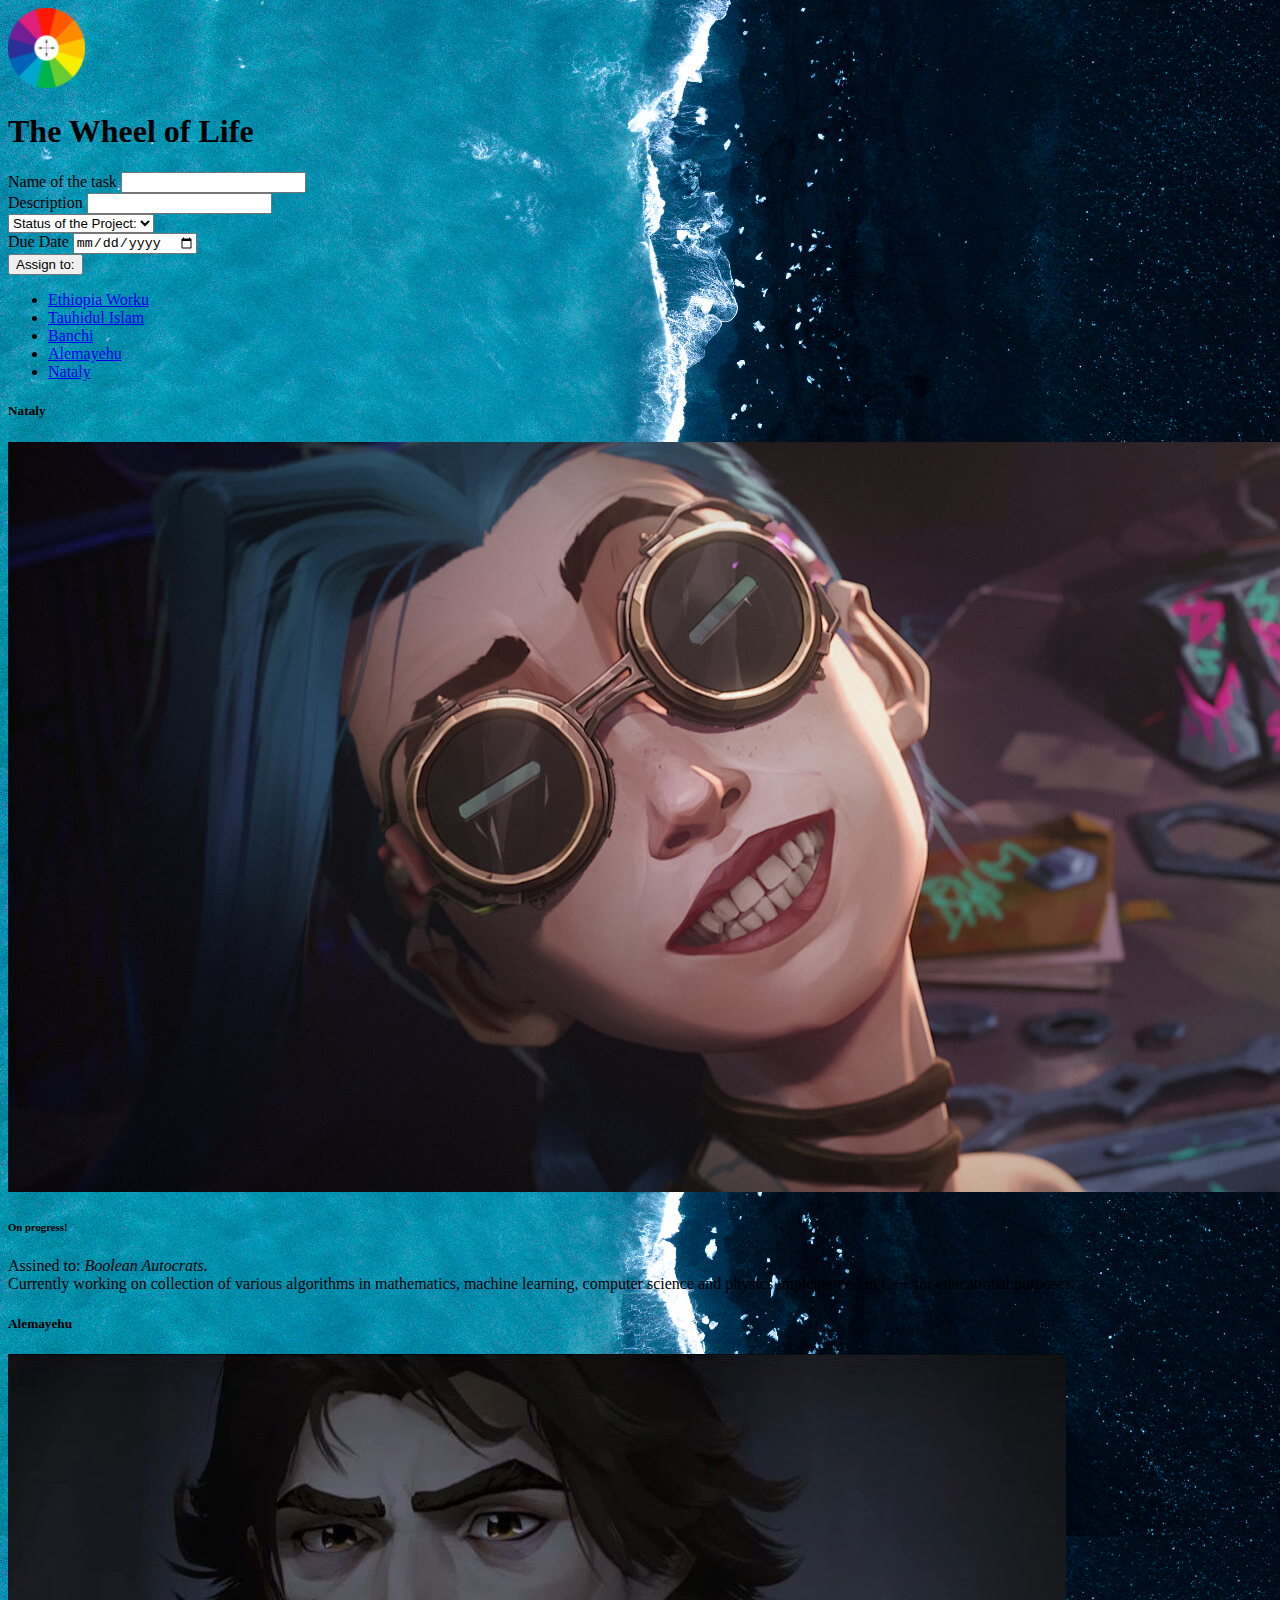
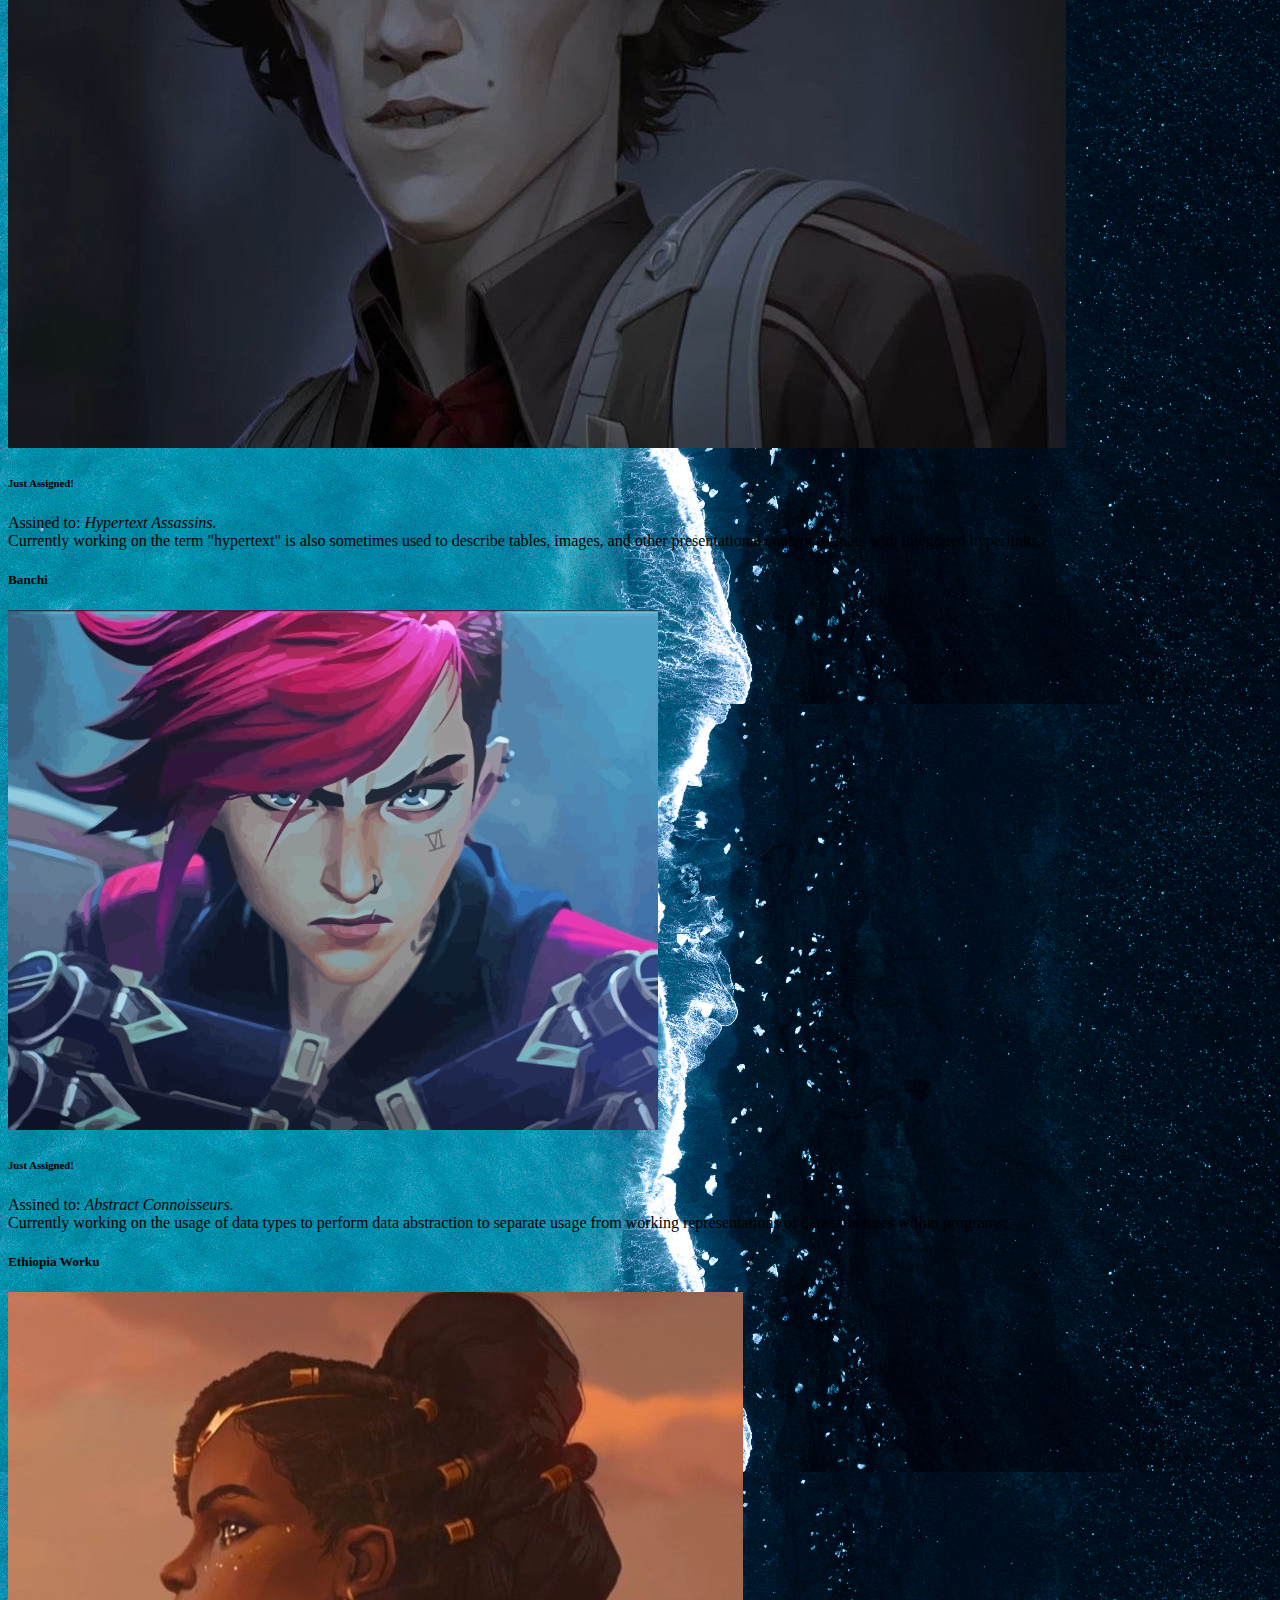
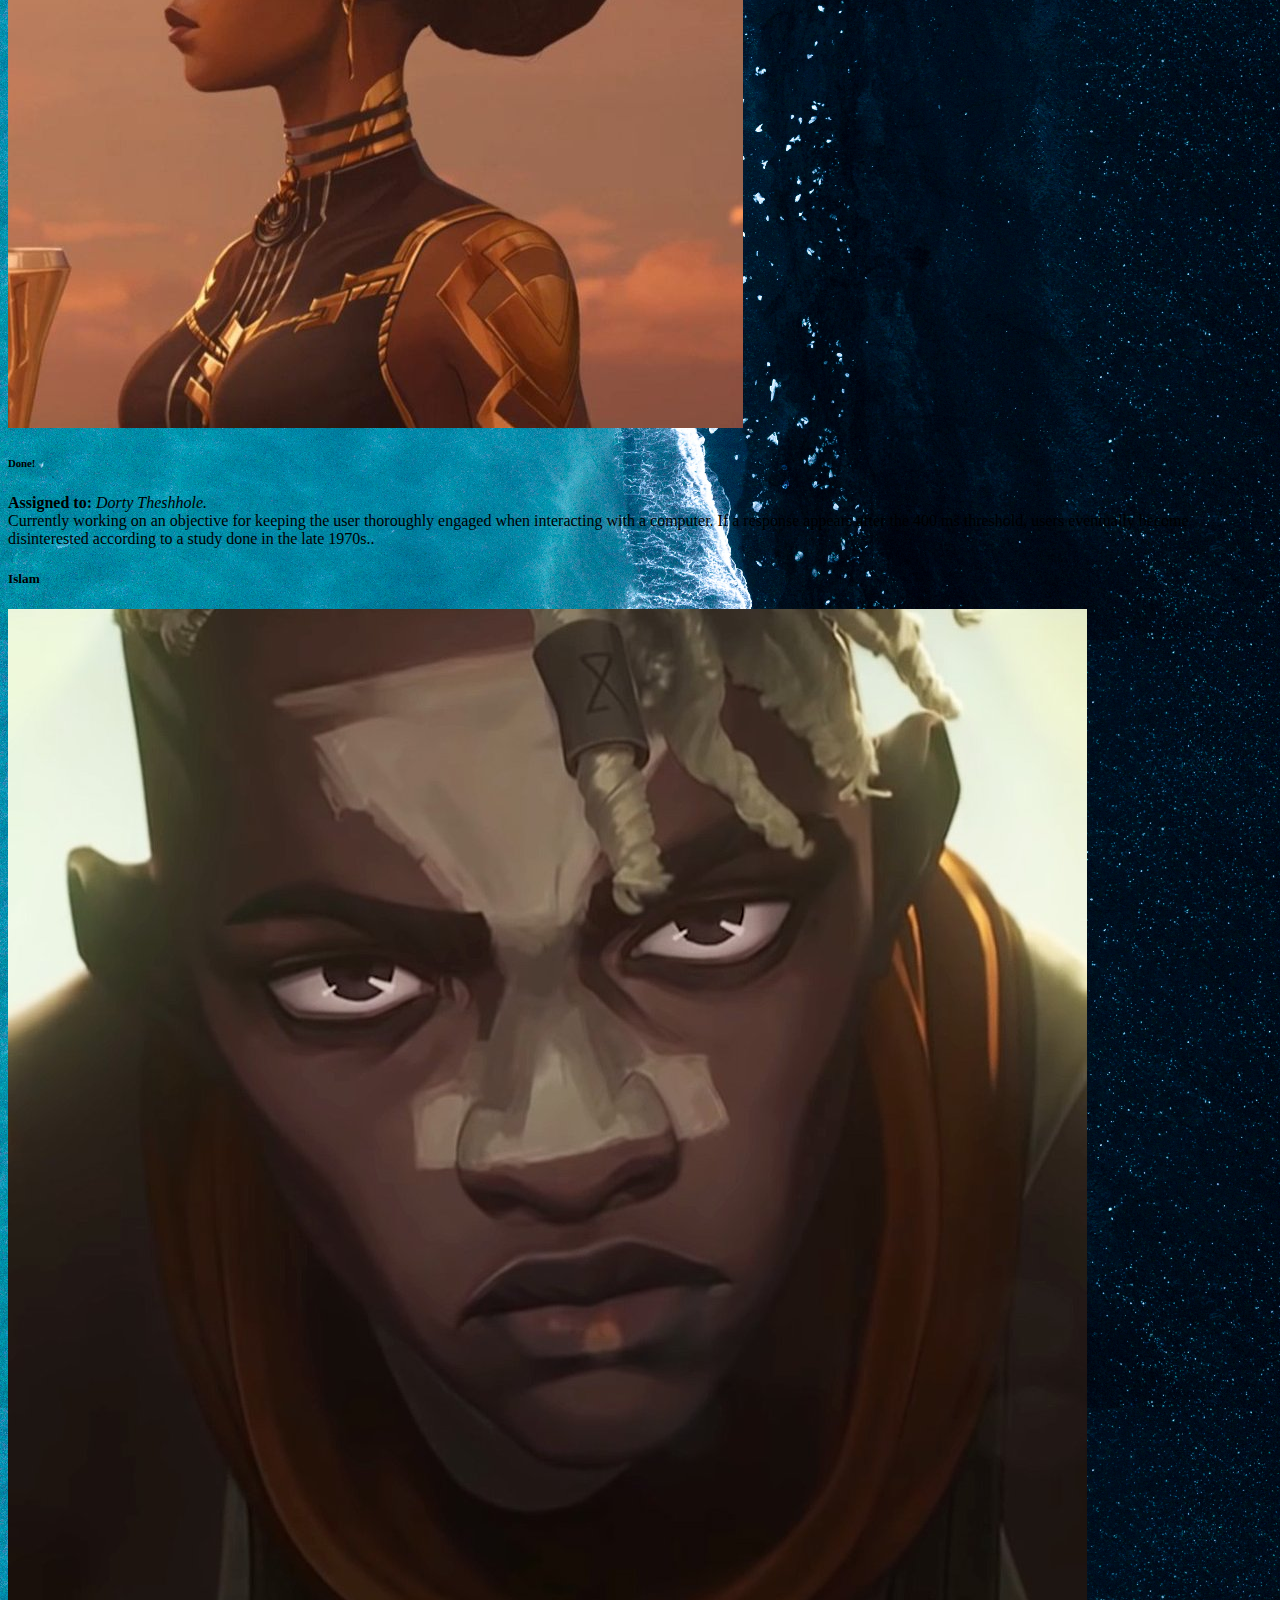
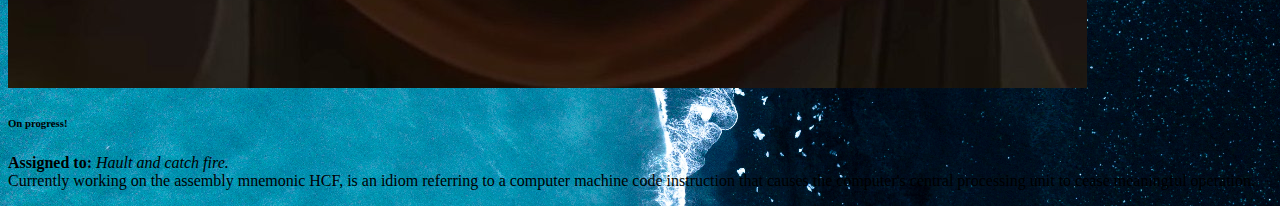
==== index.html @ 8ebed3f7 "Merge branch 'master' into islamsBranch" ====
<!doctype html>
<html lang="en">
<head>
  <meta charset="utf-8">
  <meta name="viewport" content="width=device-width, initial-scale=1">
  <title>Group 11</title>
  <!--Bootstap-->
  <link href="https://cdn.jsdelivr.net/npm/bootstrap@5.2.0/dist/css/bootstrap.min.css" rel="stylesheet"
    integrity="sha384-gH2yIJqKdNHPEq0n4Mqa/HGKIhSkIHeL5AyhkYV8i59U5AR6csBvApHHNl/vI1Bx" crossorigin="anonymous">
  <!--Main Css file-->
  <link rel="stylesheet" href="assets/Css/style.css">
</head>

  <body>
    <!--landing page body-->
    
  <!--main field ends-->
  <section>
    <!--Heading-->
             <!--main field-->
             <div class="container bg-dark opacity-75 text-white text-center">
              <div class="row">
               <!--logo-->
               <div class="col-3">
            <img id="logo" class="img-fluid" src="assets/img/logo.png" alt="logo" />
          </div>
          <div class="col-9">
            <!--Main heading-->
               <h1 class="display-3"> The Wheel of Life</h1>
              </div>
              </div>
          </div>
        <!--Heading ends-->
           <div class="container my-4">
              <!--Main section input section-->
              <div class="row">
                <div class="col-5">
                  <form class="bg-dark opacity-75 text-white fw-bold" action="">
                    <!--Task name field-->
                      <div class="p-3 mb-3">
                        <label for="name" class="form-label">Name of the task</label>
                        <input type="text" class="form-control" id="name">
                      </div>
                    <!--Task Description field-->
                      <div class="p-3 mb-3">
                        <label for="exampleInputEmail1" class="form-label">Description</label>
                        <input type="email" class="form-control" id="exampleInputEmail1"/>
                      </div>
                    <!--Status select field-->
                      <div class="mb-3">
                      <select class="form-select bg-transparent text-white fw-bold" aria-label="Status of the Project">
                        <option selected>Status of the Project:</option>
                        <option value="Started">Started</option>
                        <option value="On Progress">On Progress</option>
                        <option value="Completed">Completed</option>
                      </select>
                      </div>
                    <!--Due date-->
                      <div class="p-3 mb-3">
                        <label for="exampleInputPassword1" class="form-label">Due Date</label>
                        <input type="date" class="form-control" id="exampleInputPassword1">
                    </div>
                    <!--dropdown selection-->
                    <div class="dropdown p-3 mb-3">
                    <button class="btn dropdown-toggle" type="button" id="dropdownMenuButton1" data-bs-toggle="dropdown" aria-expanded="false">
                      Assign to:
                    </button>
                      <ul class="dropdown-menu" aria-labelledby="dropdownMenuButton1">
                          <li><a class="dropdown-item btn collapsed" data-bs-toggle="collapse" role="button" aria-expanded="false" aria-controls="natalysCard" href="#ethiopiasCard">Ethiopia Worku</a></li>
                          <li><a class="dropdown-item btn collapsed" data-bs-toggle="collapse" role="button" aria-expanded="false" aria-controls="islamsCard" href="#islamsCard">Tauhidul Islam</a></li>
                          <li><a class="dropdown-item btn collapsed" data-bs-toggle="collapse" role="button" aria-expanded="false" aria-controls="bancisCard" href="#banchisCard">Banchi</a></li>
                          <li><a class="dropdown-item btn collapsed" data-bs-toggle="collapse" role="button" aria-expanded="false" aria-controls="alemayehusCard" href="#alemayehusCard">Alemayehu</a></li>
                          <li><a  class="dropdown-item btn collapsed" data-bs-toggle="collapse" role="button" aria-expanded="false" aria-controls="natalysCard"  href="#natalysCard">Nataly</a></li>
                        </ul>
                    </div>
                    <!--dropdown selection ends-->
                  </form>
                </div>    
              </div>
            
                  <!--Main section input section ends-->
              <!--Status section-->
              <div class="row">
                <div class="col-5">
                  <div class="bg-dark opacity-75 text-white fw-bold">
                  <!--Nataly's status card-->
                    <div class="collapse" id="natalysCard">
                    <div class="card bg-dark text-white fw-bold" >
                      <div class="card-body">
                        <h5 class="card-title">Nataly</h5>
                        <img src="assets/img/nataly.jpg" class="card-img-top" alt="Nataly">
                        <br>
                        <h6 class="card-subtitle alert mb-2">On progress!</h6>
                        <p class="card-text">
                          Assined to: <em> Boolean Autocrats.</em>
                          <br>
                          Currently working on collection of various algorithms in mathematics, machine learning, computer science and physics implemented in C++ for educational purposes.
                        </p>
                      </div>
                    </div>
                  </div>
        
                    <!--Alemayehu's status card-->
                    <div class="collapse" id="alemayehusCard">
                      <div class="card bg-dark text-white fw-bold" >
                      <div class="card-body">
                        <h5 class="card-title">Alemayehu</h5>
                        <img src="assets/img/alemayehu.jpg" class="card-img-top" alt="Alemayehu">
                        <br>
                        <h6 class="card-subtitle alert mb-2">Just Assigned!</h6>
                        <p class="card-text">Assined to: <em> Hypertext Assassins.</em>
                          <br>
                          Currently working on the term "hypertext" is also sometimes used to describe tables, images, and other presentational content formats with integrated hyperlinks..
                        </p>
                      </div>
                      </div>
                    </div>
        
                    <!--Banchi's status card-->
                    <div class="collapse" id="banchisCard">
                      <div class="card bg-dark text-white fw-bold">
                        <div class="card-body">
                          <h5 class="card-title">Banchi</h5>
                          <img src="assets/img/banchi.jpg" class="card-img-top" alt="Banchi">
                          <br>
                          <h6 class="card-subtitle alert mb-2">Just Assigned!</h6>
                          <p class="card-text">Assined to: <em> Abstract Connoisseurs.</em>
                          <br>
                          Currently working on the usage of data types to perform data abstraction to separate usage from working representations of data structures within programs;
                          </p>
                        </div>
                      </div>
                    </div>
        
                    <!--Ethiopia's status card-->
                    <div class="collapse" id="ethiopiasCard">
                      <div class="card bg-dark text-white fw-bold">
                        <div class="card-body">
                          <h5 class="card-title">Ethiopia Worku</h5>
                          <img src="assets/img/ethiopia.jpg" class="card-img-top" alt="Ethiopia">
                          <br>
                          <h6 class="card-subtitle alert mb-2">Done!</h6>
                          <p class="card-text">
                            <strong>Assigned to: </strong><em>Dorty Theshhole.</em>
                            <br>
                            Currently working on an objective for keeping the user thoroughly engaged when interacting with a computer. If a response appears after the 400 ms threshold, users eventually become disinterested according to a study done in the late 1970s..</p>
                        </div>
                      </div>
                    </div>
        
                    <!--Islam's status card-->
                    <div class="collapse" id="islamsCard">
                      <div class="card bg-dark text-white fw-bold">
                        <div class="card-body">
                          <h5 class="card-title">Islam</h5>
                          <img src="assets/img/islam.jpg" class="card-img-top" alt="Islam">
                          <br>
                          <h6 class="card-subtitle alert mb-2">On progress!</h6>
                          <p class="card-text">
                            <strong>Assigned to: </strong><em>Hault and catch fire.</em>
                            <br>
                            Currently working on the assembly mnemonic HCF, is an idiom referring to a computer machine code instruction that causes the computer's central processing unit to cease meaningful operation.
                          </p>
                        </div>
                      </div>
                    </div>
                  
                  </div>
                </div>
              </div>
            <!--status card section ends-->
         </div>
    </section>
     <!--Js--> 
     <script src="https://cdn.jsdelivr.net/npm/bootstrap@5.2.0/dist/js/bootstrap.bundle.min.js" integrity="sha384-A3rJD856KowSb7dwlZdYEkO39Gagi7vIsF0jrRAoQmDKKtQBHUuLZ9AsSv4jD4Xa" crossorigin="anonymous"></script>

  </body>
</html>
---- assets/Css/style.css ----
/*logo style*/
body{
        background-image: url("../img/background.jpg");
      }
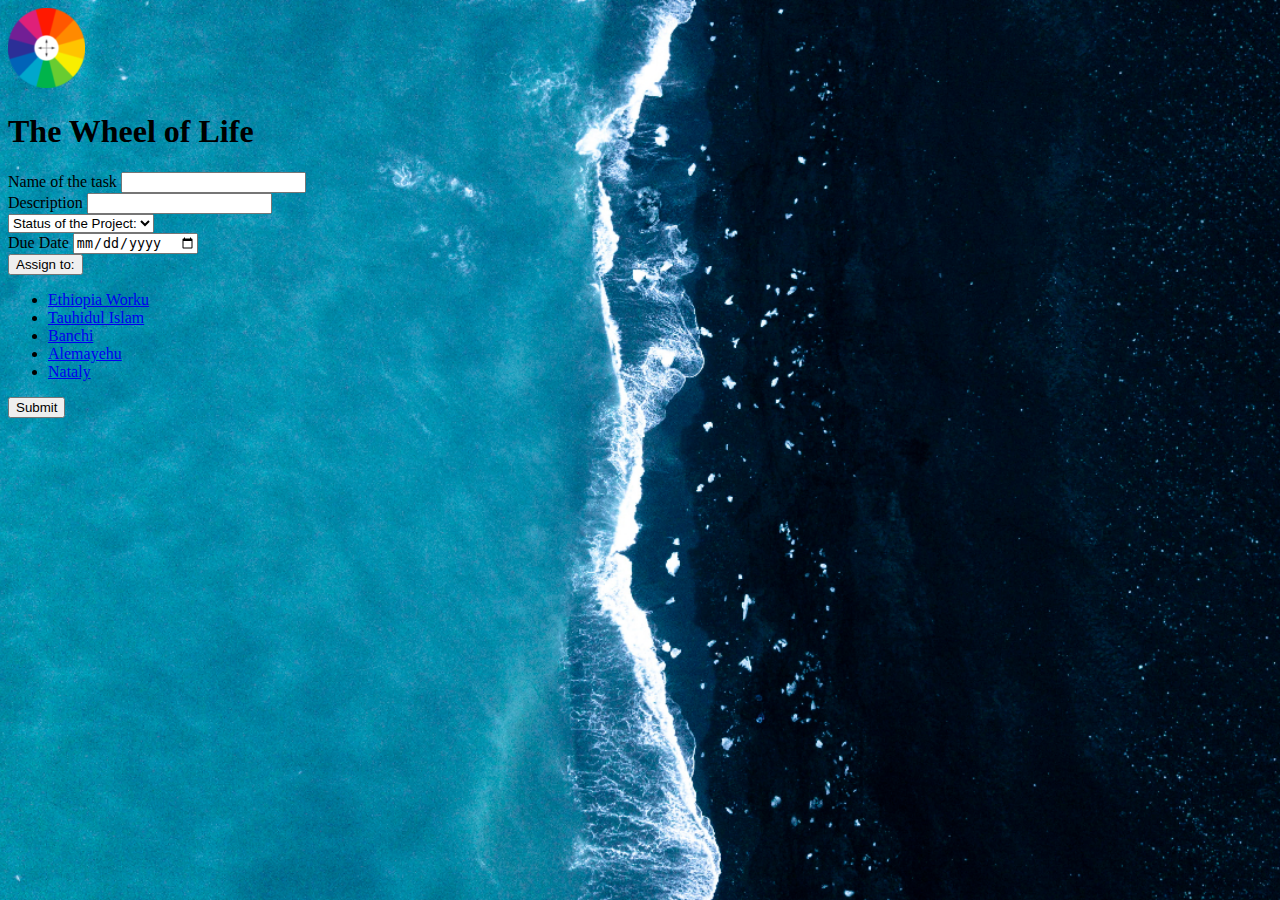
==== commit 733c3d42: "changes" ====
--- a/index.html
+++ b/index.html
@@ -1,178 +1,83 @@
 <!doctype html>
 <html lang="en">
-<head>
-  <meta charset="utf-8">
-  <meta name="viewport" content="width=device-width, initial-scale=1">
-  <title>Group 11</title>
-  <!--Bootstap-->
-  <link href="https://cdn.jsdelivr.net/npm/bootstrap@5.2.0/dist/css/bootstrap.min.css" rel="stylesheet"
-    integrity="sha384-gH2yIJqKdNHPEq0n4Mqa/HGKIhSkIHeL5AyhkYV8i59U5AR6csBvApHHNl/vI1Bx" crossorigin="anonymous">
-  <!--Main Css file-->
-  <link rel="stylesheet" href="assets/Css/style.css">
-</head>
+  <head>
+    <meta charset="utf-8">
+    <meta name="viewport" content="width=device-width, initial-scale=1">
+    <title>Group 11</title>
+    <!--Bootstap-->
+    <link href="https://cdn.jsdelivr.net/npm/bootstrap@5.2.0/dist/css/bootstrap.min.css" rel="stylesheet" integrity="sha384-gH2yIJqKdNHPEq0n4Mqa/HGKIhSkIHeL5AyhkYV8i59U5AR6csBvApHHNl/vI1Bx" crossorigin="anonymous">
+    <!--Main Css file-->
+    <link rel="stylesheet" href="assets/style.css">
+  </head>
 
-  <body>
+  <body id="intro">
     <!--landing page body-->
-    
+    <section>
+<!--Heading-->
+         <!--main field-->
+         <div class="container bg-dark opacity-75 text-white text-center">
+          <div class="row py-3">
+           <!--logo-->
+           <div class="col-3">
+        <img id="logo" class="img-fluid" src="assets/img/logo.png" alt="logo" />
+      </div>
+      <div class="col-9">
+        <!--Main heading-->
+           <h1 class="display-3"> The Wheel of Life</h1>
+          </div>
+          </div>
+      </div>
+    <!--Heading ends-->
+
+       <!--Main section input section-->
+       <div class="container my-5">
+        <div class="row">
+          <div class="col-5">
+    <form class="bg-dark opacity-75 text-white fw-bold">
+      <div class="mb-3">
+        <div class="p-3 mb-2"><label for="name" class="form-label">Name of the task</label>
+        <input type="text" class="form-control" id="name">
+      </div>
+        <div class="p-3 mb-2"><label for="exampleInputEmail1" class="form-label">Description</label>
+        <input type="email" class="form-control" id="exampleInputEmail1"/>
+      </div>
+      <div class="mb-3">
+    <select class="form-select bg-transparent text-white fw-bold" aria-label="Status of the Project">
+      <option selected>Status of the Project:</option>
+      <option value="1">Started</option>
+      <option value="2">On Progress</option>
+      <option value="3">Completed</option>
+    </select>
+  </div>
+      <div class="mb-3">
+        <div class="p-3 mb-2"><label for="exampleInputPassword1" class="form-label">Due Date</label>
+        <input type="date" class="form-control" id="exampleInputPassword1">
+      </div>
+    <div class="dropdown">
+      <button class="btn dropdown-toggle" type="button" id="dropdownMenuButton1" data-bs-toggle="dropdown"
+        aria-expanded="false">
+        Assign to:
+      </button>
+      <ul class="dropdown-menu" aria-labelledby="dropdownMenuButton1">
+        <li><a class="dropdown-item" href="#">Ethiopia Worku</a></li>
+        <li><a class="dropdown-item" href="#">Tauhidul Islam</a></li>
+        <li><a class="dropdown-item" href="#">Banchi</a></li>
+        <li><a class="dropdown-item" href="#">Alemayehu</a></li>
+        <li><a class="dropdown-item" href="https://nataly-task-example.morkie22.repl.co">Nataly</a></li>
+         </ul>
+         <input type="submit" value="Submit" />
+    </div>
+  </div>
+  </div>
+  </form>
+</div>
+</div>
+</div>
+</section>
   <!--main field ends-->
-  <section>
-    <!--Heading-->
-             <!--main field-->
-             <div class="container bg-dark opacity-75 text-white text-center">
-              <div class="row">
-               <!--logo-->
-               <div class="col-3">
-            <img id="logo" class="img-fluid" src="assets/img/logo.png" alt="logo" />
-          </div>
-          <div class="col-9">
-            <!--Main heading-->
-               <h1 class="display-3"> The Wheel of Life</h1>
-              </div>
-              </div>
-          </div>
-        <!--Heading ends-->
-           <div class="container my-4">
-              <!--Main section input section-->
-              <div class="row">
-                <div class="col-5">
-                  <form class="bg-dark opacity-75 text-white fw-bold" action="">
-                    <!--Task name field-->
-                      <div class="p-3 mb-3">
-                        <label for="name" class="form-label">Name of the task</label>
-                        <input type="text" class="form-control" id="name">
-                      </div>
-                    <!--Task Description field-->
-                      <div class="p-3 mb-3">
-                        <label for="exampleInputEmail1" class="form-label">Description</label>
-                        <input type="email" class="form-control" id="exampleInputEmail1"/>
-                      </div>
-                    <!--Status select field-->
-                      <div class="mb-3">
-                      <select class="form-select bg-transparent text-white fw-bold" aria-label="Status of the Project">
-                        <option selected>Status of the Project:</option>
-                        <option value="Started">Started</option>
-                        <option value="On Progress">On Progress</option>
-                        <option value="Completed">Completed</option>
-                      </select>
-                      </div>
-                    <!--Due date-->
-                      <div class="p-3 mb-3">
-                        <label for="exampleInputPassword1" class="form-label">Due Date</label>
-                        <input type="date" class="form-control" id="exampleInputPassword1">
-                    </div>
-                    <!--dropdown selection-->
-                    <div class="dropdown p-3 mb-3">
-                    <button class="btn dropdown-toggle" type="button" id="dropdownMenuButton1" data-bs-toggle="dropdown" aria-expanded="false">
-                      Assign to:
-                    </button>
-                      <ul class="dropdown-menu" aria-labelledby="dropdownMenuButton1">
-                          <li><a class="dropdown-item btn collapsed" data-bs-toggle="collapse" role="button" aria-expanded="false" aria-controls="natalysCard" href="#ethiopiasCard">Ethiopia Worku</a></li>
-                          <li><a class="dropdown-item btn collapsed" data-bs-toggle="collapse" role="button" aria-expanded="false" aria-controls="islamsCard" href="#islamsCard">Tauhidul Islam</a></li>
-                          <li><a class="dropdown-item btn collapsed" data-bs-toggle="collapse" role="button" aria-expanded="false" aria-controls="bancisCard" href="#banchisCard">Banchi</a></li>
-                          <li><a class="dropdown-item btn collapsed" data-bs-toggle="collapse" role="button" aria-expanded="false" aria-controls="alemayehusCard" href="#alemayehusCard">Alemayehu</a></li>
-                          <li><a  class="dropdown-item btn collapsed" data-bs-toggle="collapse" role="button" aria-expanded="false" aria-controls="natalysCard"  href="#natalysCard">Nataly</a></li>
-                        </ul>
-                    </div>
-                    <!--dropdown selection ends-->
-                  </form>
-                </div>    
-              </div>
-            
-                  <!--Main section input section ends-->
-              <!--Status section-->
-              <div class="row">
-                <div class="col-5">
-                  <div class="bg-dark opacity-75 text-white fw-bold">
-                  <!--Nataly's status card-->
-                    <div class="collapse" id="natalysCard">
-                    <div class="card bg-dark text-white fw-bold" >
-                      <div class="card-body">
-                        <h5 class="card-title">Nataly</h5>
-                        <img src="assets/img/nataly.jpg" class="card-img-top" alt="Nataly">
-                        <br>
-                        <h6 class="card-subtitle alert mb-2">On progress!</h6>
-                        <p class="card-text">
-                          Assined to: <em> Boolean Autocrats.</em>
-                          <br>
-                          Currently working on collection of various algorithms in mathematics, machine learning, computer science and physics implemented in C++ for educational purposes.
-                        </p>
-                      </div>
-                    </div>
-                  </div>
-        
-                    <!--Alemayehu's status card-->
-                    <div class="collapse" id="alemayehusCard">
-                      <div class="card bg-dark text-white fw-bold" >
-                      <div class="card-body">
-                        <h5 class="card-title">Alemayehu</h5>
-                        <img src="assets/img/alemayehu.jpg" class="card-img-top" alt="Alemayehu">
-                        <br>
-                        <h6 class="card-subtitle alert mb-2">Just Assigned!</h6>
-                        <p class="card-text">Assined to: <em> Hypertext Assassins.</em>
-                          <br>
-                          Currently working on the term "hypertext" is also sometimes used to describe tables, images, and other presentational content formats with integrated hyperlinks..
-                        </p>
-                      </div>
-                      </div>
-                    </div>
-        
-                    <!--Banchi's status card-->
-                    <div class="collapse" id="banchisCard">
-                      <div class="card bg-dark text-white fw-bold">
-                        <div class="card-body">
-                          <h5 class="card-title">Banchi</h5>
-                          <img src="assets/img/banchi.jpg" class="card-img-top" alt="Banchi">
-                          <br>
-                          <h6 class="card-subtitle alert mb-2">Just Assigned!</h6>
-                          <p class="card-text">Assined to: <em> Abstract Connoisseurs.</em>
-                          <br>
-                          Currently working on the usage of data types to perform data abstraction to separate usage from working representations of data structures within programs;
-                          </p>
-                        </div>
-                      </div>
-                    </div>
-        
-                    <!--Ethiopia's status card-->
-                    <div class="collapse" id="ethiopiasCard">
-                      <div class="card bg-dark text-white fw-bold">
-                        <div class="card-body">
-                          <h5 class="card-title">Ethiopia Worku</h5>
-                          <img src="assets/img/ethiopia.jpg" class="card-img-top" alt="Ethiopia">
-                          <br>
-                          <h6 class="card-subtitle alert mb-2">Done!</h6>
-                          <p class="card-text">
-                            <strong>Assigned to: </strong><em>Dorty Theshhole.</em>
-                            <br>
-                            Currently working on an objective for keeping the user thoroughly engaged when interacting with a computer. If a response appears after the 400 ms threshold, users eventually become disinterested according to a study done in the late 1970s..</p>
-                        </div>
-                      </div>
-                    </div>
-        
-                    <!--Islam's status card-->
-                    <div class="collapse" id="islamsCard">
-                      <div class="card bg-dark text-white fw-bold">
-                        <div class="card-body">
-                          <h5 class="card-title">Islam</h5>
-                          <img src="assets/img/islam.jpg" class="card-img-top" alt="Islam">
-                          <br>
-                          <h6 class="card-subtitle alert mb-2">On progress!</h6>
-                          <p class="card-text">
-                            <strong>Assigned to: </strong><em>Hault and catch fire.</em>
-                            <br>
-                            Currently working on the assembly mnemonic HCF, is an idiom referring to a computer machine code instruction that causes the computer's central processing unit to cease meaningful operation.
-                          </p>
-                        </div>
-                      </div>
-                    </div>
-                  
-                  </div>
-                </div>
-              </div>
-            <!--status card section ends-->
-         </div>
-    </section>
      <!--Js--> 
-     <script src="https://cdn.jsdelivr.net/npm/bootstrap@5.2.0/dist/js/bootstrap.bundle.min.js" integrity="sha384-A3rJD856KowSb7dwlZdYEkO39Gagi7vIsF0jrRAoQmDKKtQBHUuLZ9AsSv4jD4Xa" crossorigin="anonymous"></script>
-
+    <script src="https://cdn.jsdelivr.net/npm/bootstrap@5.2.0/dist/js/bootstrap.bundle.min.js" integrity="sha384-A3rJD856KowSb7dwlZdYEkO39Gagi7vIsF0jrRAoQmDKKtQBHUuLZ9AsSv4jD4Xa" crossorigin="anonymous"></script>
+    <scripts src="/taskManajer.js"></scripts>
+    <script src="index.js"></script>  
   </body>
 </html>--- a/assets/style.css
+++ b/assets/style.css
@@ -0,0 +1,21 @@
+
+/*logo style*/
+body {
+        /* Add image */
+        background-image: url("../assets/img/background.jpg");
+        /* Make image center */
+        background-position: center center;
+        /* Make image fixed */
+        background-attachment: fixed;
+         /* Set background size auto */
+         background-size: cover;
+        
+      }
+/* Media query for mobile devices  */
+@media only screen and (max-width: 767px)      
+ { body{
+      /* Add image */
+      background-image: url("../assets/img/background.jpg");
+    }
+  }
+      
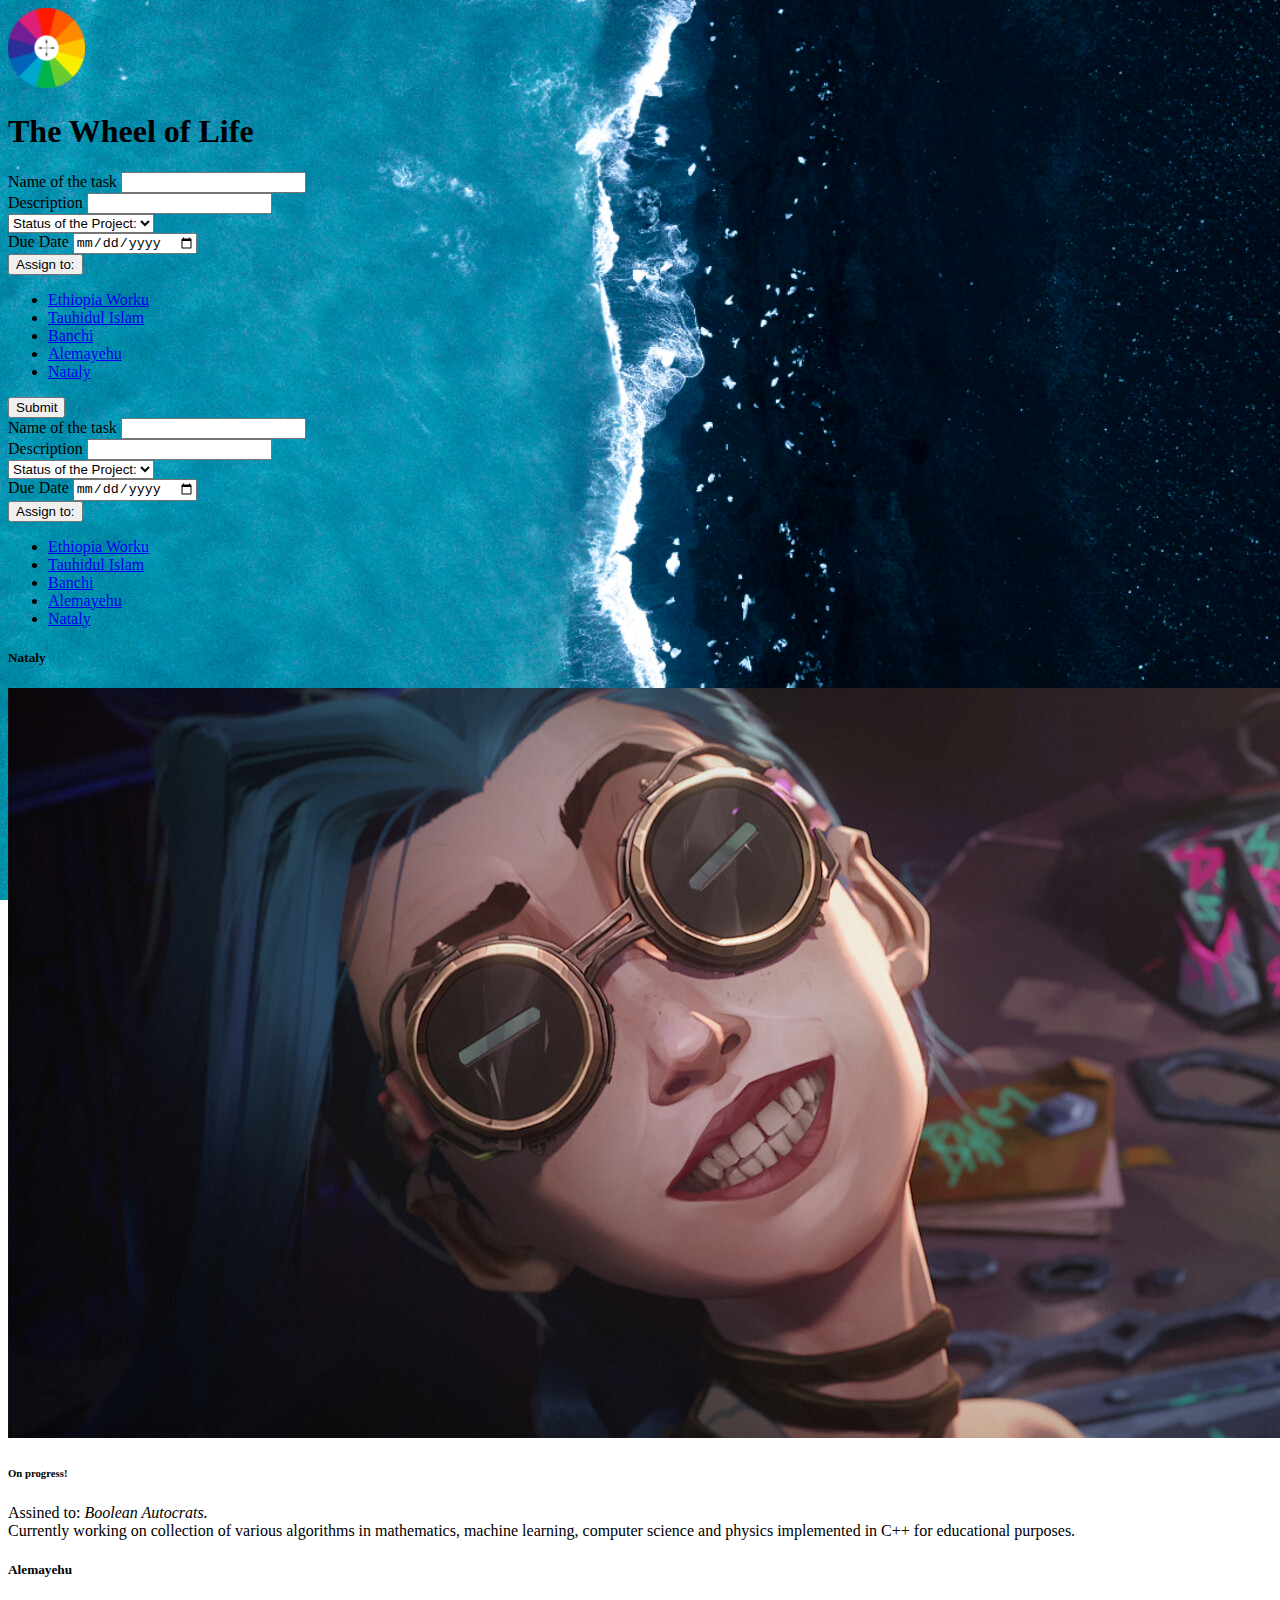
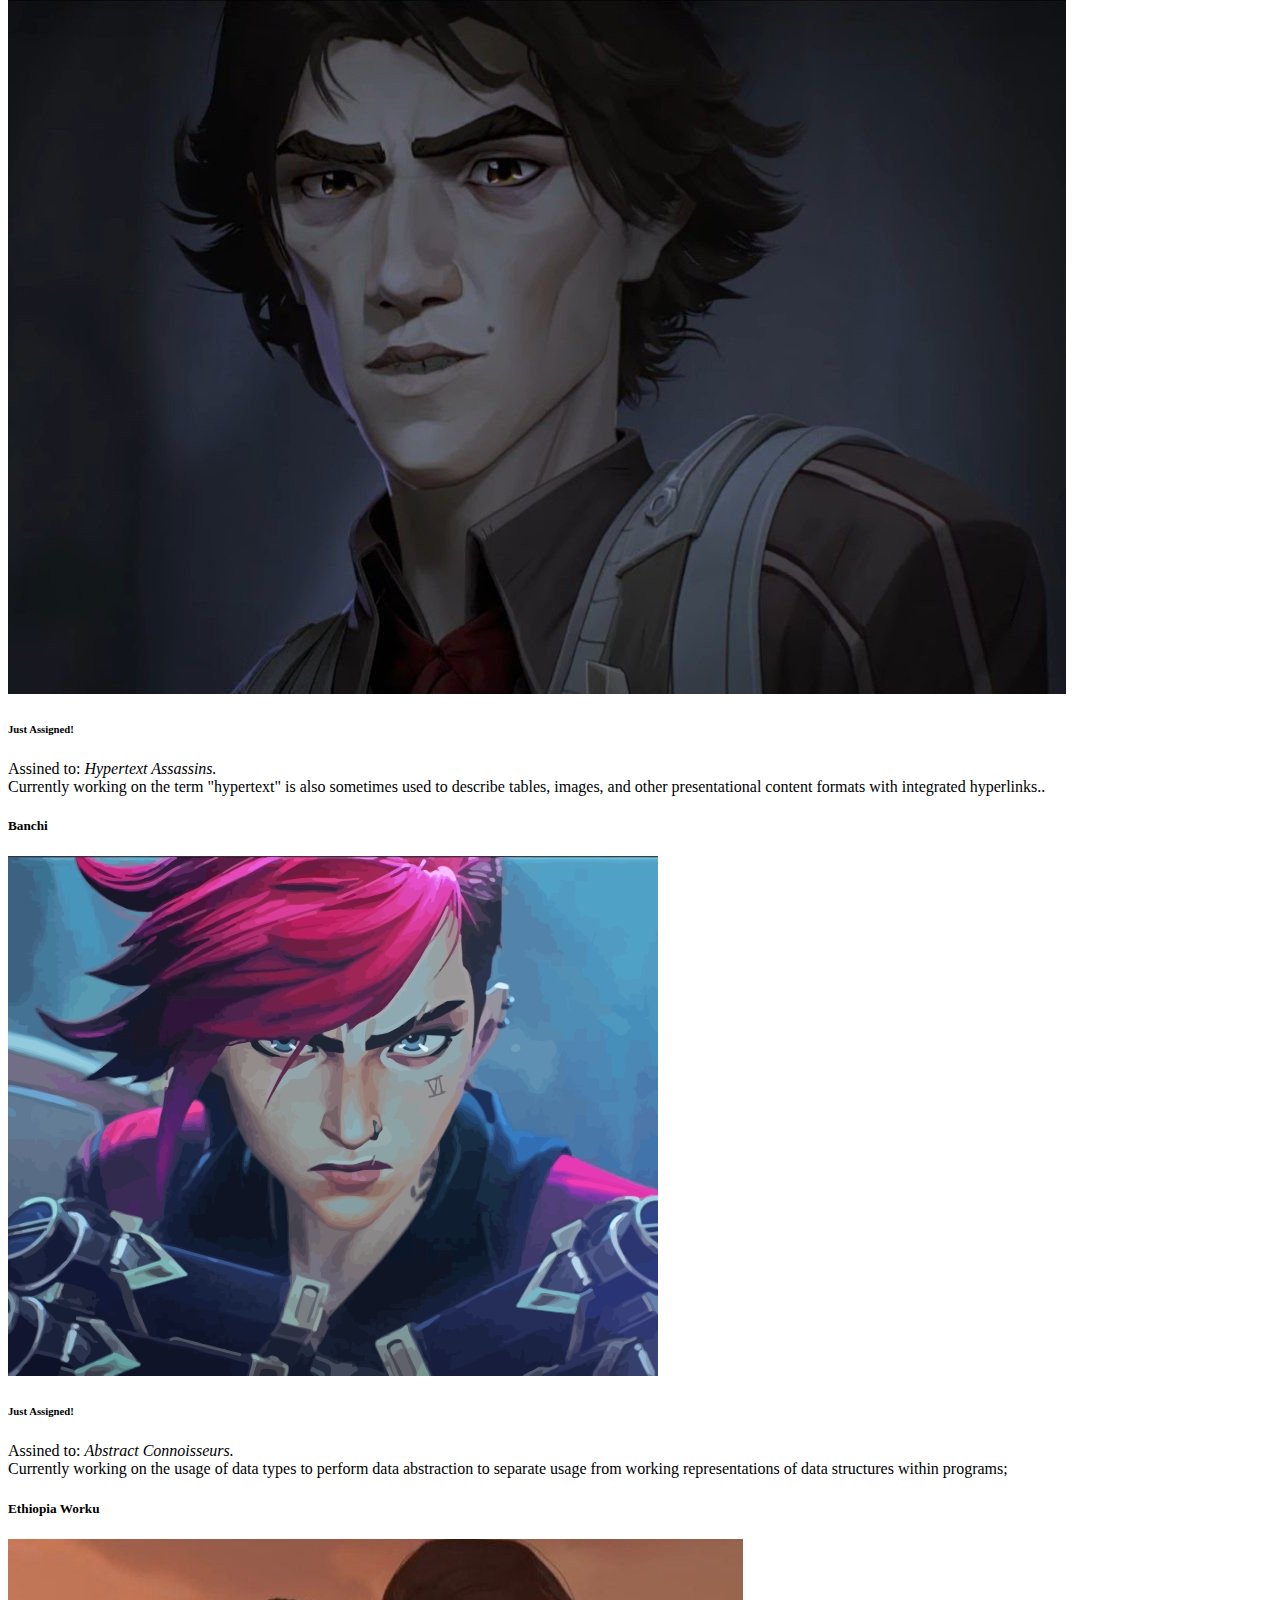
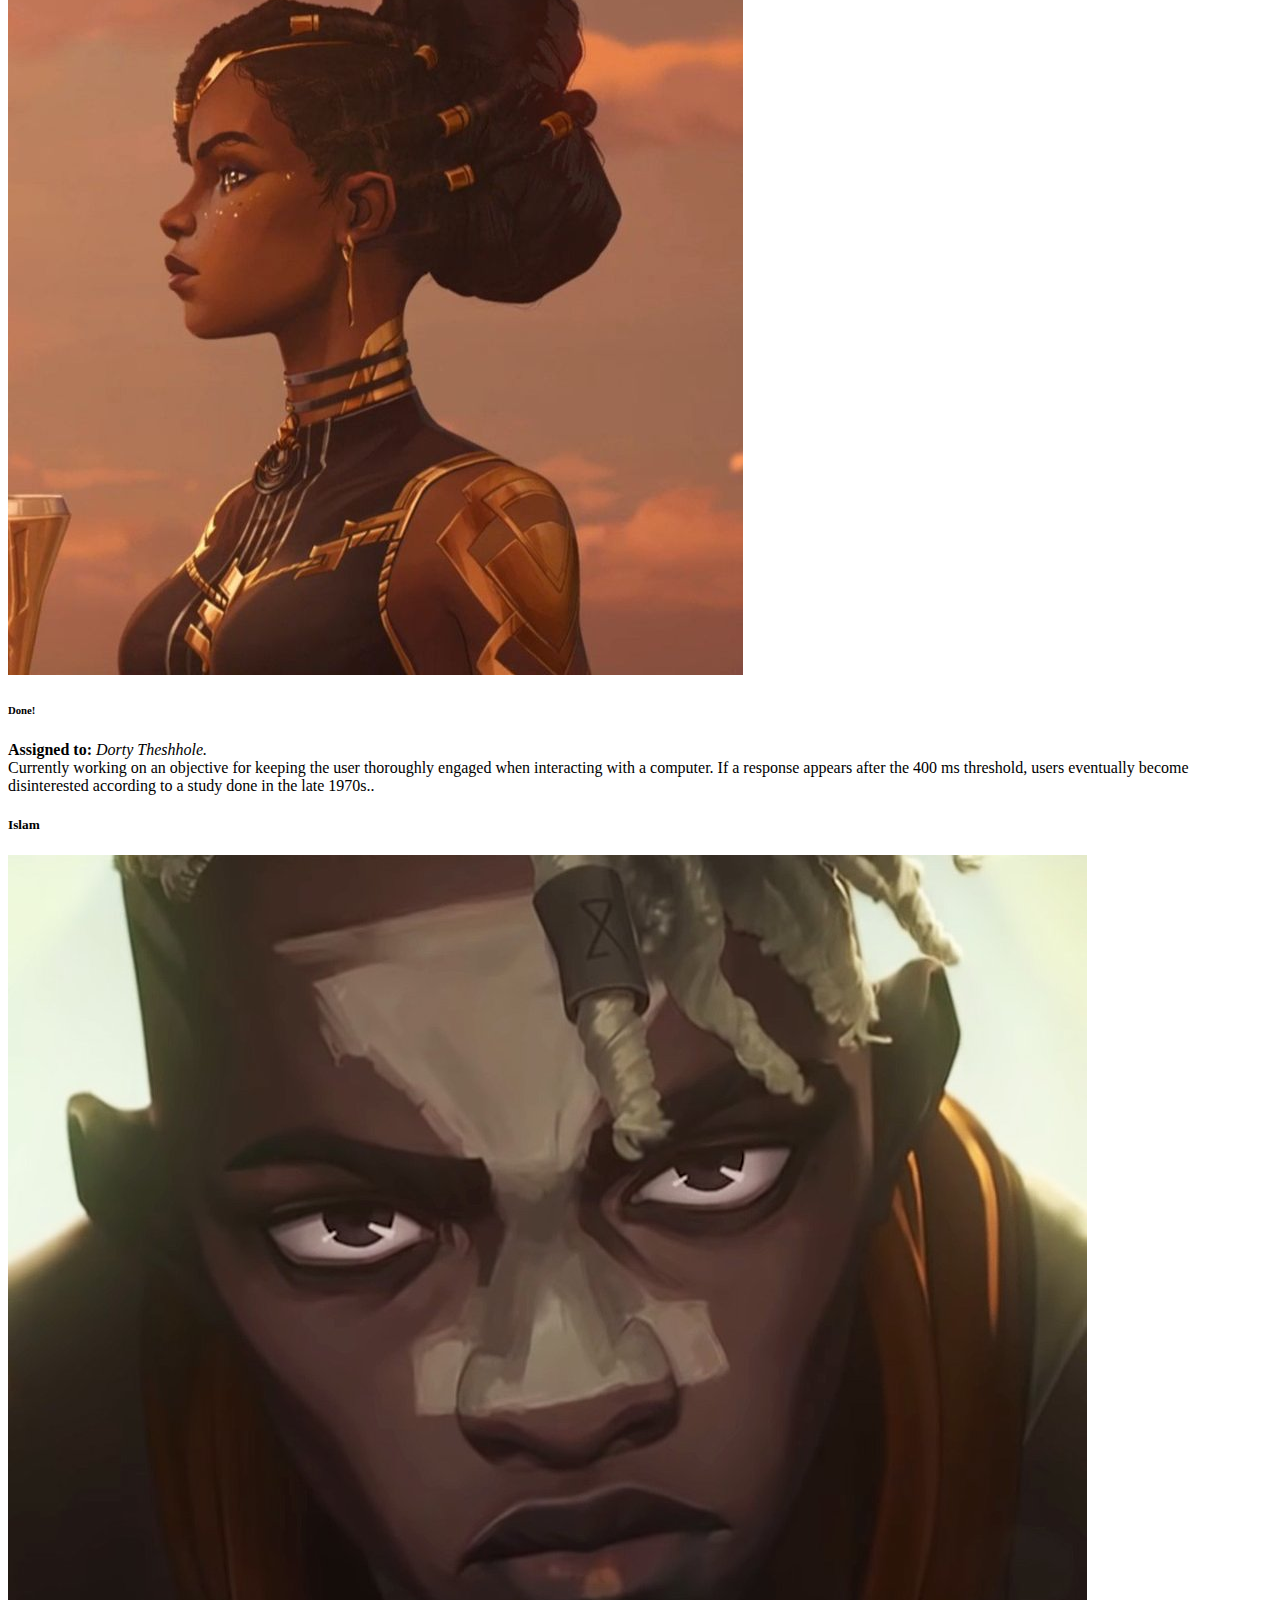
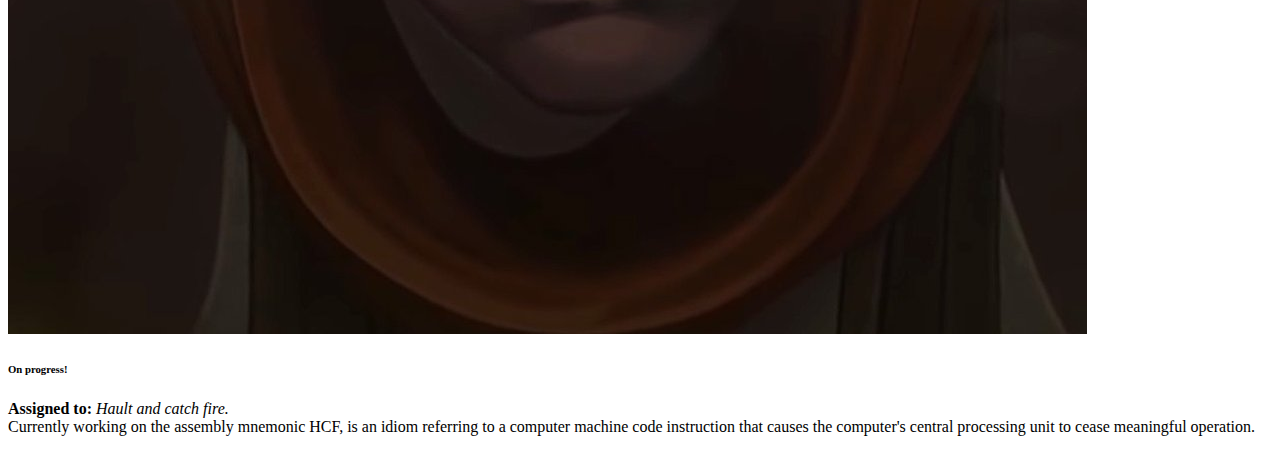
==== commit 498c76db: "Merge branch 'master' into create-Nataly" ====
--- a/index.html
+++ b/index.html
@@ -1,31 +1,36 @@
 <!doctype html>
 <html lang="en">
-  <head>
-    <meta charset="utf-8">
-    <meta name="viewport" content="width=device-width, initial-scale=1">
-    <title>Group 11</title>
-    <!--Bootstap-->
-    <link href="https://cdn.jsdelivr.net/npm/bootstrap@5.2.0/dist/css/bootstrap.min.css" rel="stylesheet" integrity="sha384-gH2yIJqKdNHPEq0n4Mqa/HGKIhSkIHeL5AyhkYV8i59U5AR6csBvApHHNl/vI1Bx" crossorigin="anonymous">
-    <!--Main Css file-->
-    <link rel="stylesheet" href="assets/style.css">
-  </head>
-
-  <body id="intro">
+<head>
+  <meta charset="utf-8">
+  <meta name="viewport" content="width=device-width, initial-scale=1">
+  <title>Group 11</title>
+  <!--Bootstap-->
+  <link href="https://cdn.jsdelivr.net/npm/bootstrap@5.2.0/dist/css/bootstrap.min.css" rel="stylesheet"
+    integrity="sha384-gH2yIJqKdNHPEq0n4Mqa/HGKIhSkIHeL5AyhkYV8i59U5AR6csBvApHHNl/vI1Bx" crossorigin="anonymous">
+  <!--Main Css file-->
+  <link rel="stylesheet" href="assets/style.css">
+</head>
+
+  <body>
     <!--landing page body-->
-    <section>
-<!--Heading-->
-         <!--main field-->
-         <div class="container bg-dark opacity-75 text-white text-center">
-          <div class="row py-3">
-           <!--logo-->
-           <div class="col-3">
-        <img id="logo" class="img-fluid" src="assets/img/logo.png" alt="logo" />
-      </div>
-      <div class="col-9">
-        <!--Main heading-->
-           <h1 class="display-3"> The Wheel of Life</h1>
+    
+  <!--main field ends-->
+  <section>
+    <!--Heading-->
+             <!--main field-->
+             <div class="container bg-dark opacity-75 text-white text-center">
+              <div class="row">
+               <!--logo-->
+               <div class="col-3">
+            <img id="logo" class="img-fluid" src="assets/img/logo.png" alt="logo" />
           </div>
+          <div class="col-9">
+            <!--Main heading-->
+               <h1 class="display-3"> The Wheel of Life</h1>
+              </div>
+              </div>
           </div>
+
       </div>
     <!--Heading ends-->
 
@@ -75,9 +80,152 @@
 </div>
 </section>
   <!--main field ends-->
+        <!--Heading ends-->
+           <div class="container my-4">
+              <!--Main section input section-->
+              <div class="row">
+                <div class="col-5">
+                  <form class="bg-dark opacity-75 text-white fw-bold" action="">
+                    <!--Task name field-->
+                      <div class="p-3 mb-3">
+                        <label for="name" class="form-label">Name of the task</label>
+                        <input type="text" class="form-control" id="name">
+                      </div>
+                    <!--Task Description field-->
+                      <div class="p-3 mb-3">
+                        <label for="exampleInputEmail1" class="form-label">Description</label>
+                        <input type="email" class="form-control" id="exampleInputEmail1"/>
+                      </div>
+                    <!--Status select field-->
+                      <div class="mb-3">
+                      <select class="form-select bg-transparent text-white fw-bold" aria-label="Status of the Project">
+                        <option selected>Status of the Project:</option>
+                        <option value="Started">Started</option>
+                        <option value="On Progress">On Progress</option>
+                        <option value="Completed">Completed</option>
+                      </select>
+                      </div>
+                    <!--Due date-->
+                      <div class="p-3 mb-3">
+                        <label for="exampleInputPassword1" class="form-label">Due Date</label>
+                        <input type="date" class="form-control" id="exampleInputPassword1">
+                    </div>
+                    <!--dropdown selection-->
+                    <div class="dropdown p-3 mb-3">
+                    <button class="btn dropdown-toggle" type="button" id="dropdownMenuButton1" data-bs-toggle="dropdown" aria-expanded="false">
+                      Assign to:
+                    </button>
+                      <ul class="dropdown-menu" aria-labelledby="dropdownMenuButton1">
+                          <li><a class="dropdown-item btn collapsed" data-bs-toggle="collapse" role="button" aria-expanded="false" aria-controls="natalysCard" href="#ethiopiasCard">Ethiopia Worku</a></li>
+                          <li><a class="dropdown-item btn collapsed" data-bs-toggle="collapse" role="button" aria-expanded="false" aria-controls="islamsCard" href="#islamsCard">Tauhidul Islam</a></li>
+                          <li><a class="dropdown-item btn collapsed" data-bs-toggle="collapse" role="button" aria-expanded="false" aria-controls="bancisCard" href="#banchisCard">Banchi</a></li>
+                          <li><a class="dropdown-item btn collapsed" data-bs-toggle="collapse" role="button" aria-expanded="false" aria-controls="alemayehusCard" href="#alemayehusCard">Alemayehu</a></li>
+                          <li><a  class="dropdown-item btn collapsed" data-bs-toggle="collapse" role="button" aria-expanded="false" aria-controls="natalysCard"  href="#natalysCard">Nataly</a></li>
+                        </ul>
+                    </div>
+                    <!--dropdown selection ends-->
+                  </form>
+                </div>    
+              </div>
+            
+                  <!--Main section input section ends-->
+              <!--Status section-->
+              <div class="row">
+                <div class="col-5">
+                  <div class="bg-dark opacity-75 text-white fw-bold">
+                  <!--Nataly's status card-->
+                    <div class="collapse" id="natalysCard">
+                    <div class="card bg-dark text-white fw-bold" >
+                      <div class="card-body">
+                        <h5 class="card-title">Nataly</h5>
+                        <img src="assets/img/nataly.jpg" class="card-img-top" alt="Nataly">
+                        <br>
+                        <h6 class="card-subtitle alert mb-2">On progress!</h6>
+                        <p class="card-text">
+                          Assined to: <em> Boolean Autocrats.</em>
+                          <br>
+                          Currently working on collection of various algorithms in mathematics, machine learning, computer science and physics implemented in C++ for educational purposes.
+                        </p>
+                      </div>
+                    </div>
+                  </div>
+        
+                    <!--Alemayehu's status card-->
+                    <div class="collapse" id="alemayehusCard">
+                      <div class="card bg-dark text-white fw-bold" >
+                      <div class="card-body">
+                        <h5 class="card-title">Alemayehu</h5>
+                        <img src="assets/img/alemayehu.jpg" class="card-img-top" alt="Alemayehu">
+                        <br>
+                        <h6 class="card-subtitle alert mb-2">Just Assigned!</h6>
+                        <p class="card-text">Assined to: <em> Hypertext Assassins.</em>
+                          <br>
+                          Currently working on the term "hypertext" is also sometimes used to describe tables, images, and other presentational content formats with integrated hyperlinks..
+                        </p>
+                      </div>
+                      </div>
+                    </div>
+        
+                    <!--Banchi's status card-->
+                    <div class="collapse" id="banchisCard">
+                      <div class="card bg-dark text-white fw-bold">
+                        <div class="card-body">
+                          <h5 class="card-title">Banchi</h5>
+                          <img src="assets/img/banchi.jpg" class="card-img-top" alt="Banchi">
+                          <br>
+                          <h6 class="card-subtitle alert mb-2">Just Assigned!</h6>
+                          <p class="card-text">Assined to: <em> Abstract Connoisseurs.</em>
+                          <br>
+                          Currently working on the usage of data types to perform data abstraction to separate usage from working representations of data structures within programs;
+                          </p>
+                        </div>
+                      </div>
+                    </div>
+        
+                    <!--Ethiopia's status card-->
+                    <div class="collapse" id="ethiopiasCard">
+                      <div class="card bg-dark text-white fw-bold">
+                        <div class="card-body">
+                          <h5 class="card-title">Ethiopia Worku</h5>
+                          <img src="assets/img/ethiopia.jpg" class="card-img-top" alt="Ethiopia">
+                          <br>
+                          <h6 class="card-subtitle alert mb-2">Done!</h6>
+                          <p class="card-text">
+                            <strong>Assigned to: </strong><em>Dorty Theshhole.</em>
+                            <br>
+                            Currently working on an objective for keeping the user thoroughly engaged when interacting with a computer. If a response appears after the 400 ms threshold, users eventually become disinterested according to a study done in the late 1970s..</p>
+                        </div>
+                      </div>
+                    </div>
+        
+                    <!--Islam's status card-->
+                    <div class="collapse" id="islamsCard">
+                      <div class="card bg-dark text-white fw-bold">
+                        <div class="card-body">
+                          <h5 class="card-title">Islam</h5>
+                          <img src="assets/img/islam.jpg" class="card-img-top" alt="Islam">
+                          <br>
+                          <h6 class="card-subtitle alert mb-2">On progress!</h6>
+                          <p class="card-text">
+                            <strong>Assigned to: </strong><em>Hault and catch fire.</em>
+                            <br>
+                            Currently working on the assembly mnemonic HCF, is an idiom referring to a computer machine code instruction that causes the computer's central processing unit to cease meaningful operation.
+                          </p>
+                        </div>
+                      </div>
+                    </div>
+                  
+                  </div>
+                </div>
+              </div>
+            <!--status card section ends-->
+         </div>
+    </section>
      <!--Js--> 
     <script src="https://cdn.jsdelivr.net/npm/bootstrap@5.2.0/dist/js/bootstrap.bundle.min.js" integrity="sha384-A3rJD856KowSb7dwlZdYEkO39Gagi7vIsF0jrRAoQmDKKtQBHUuLZ9AsSv4jD4Xa" crossorigin="anonymous"></script>
     <scripts src="/taskManajer.js"></scripts>
     <script src="index.js"></script>  
+     <script src="https://cdn.jsdelivr.net/npm/bootstrap@5.2.0/dist/js/bootstrap.bundle.min.js" integrity="sha384-A3rJD856KowSb7dwlZdYEkO39Gagi7vIsF0jrRAoQmDKKtQBHUuLZ9AsSv4jD4Xa" crossorigin="anonymous"></script>
+
   </body>
 </html>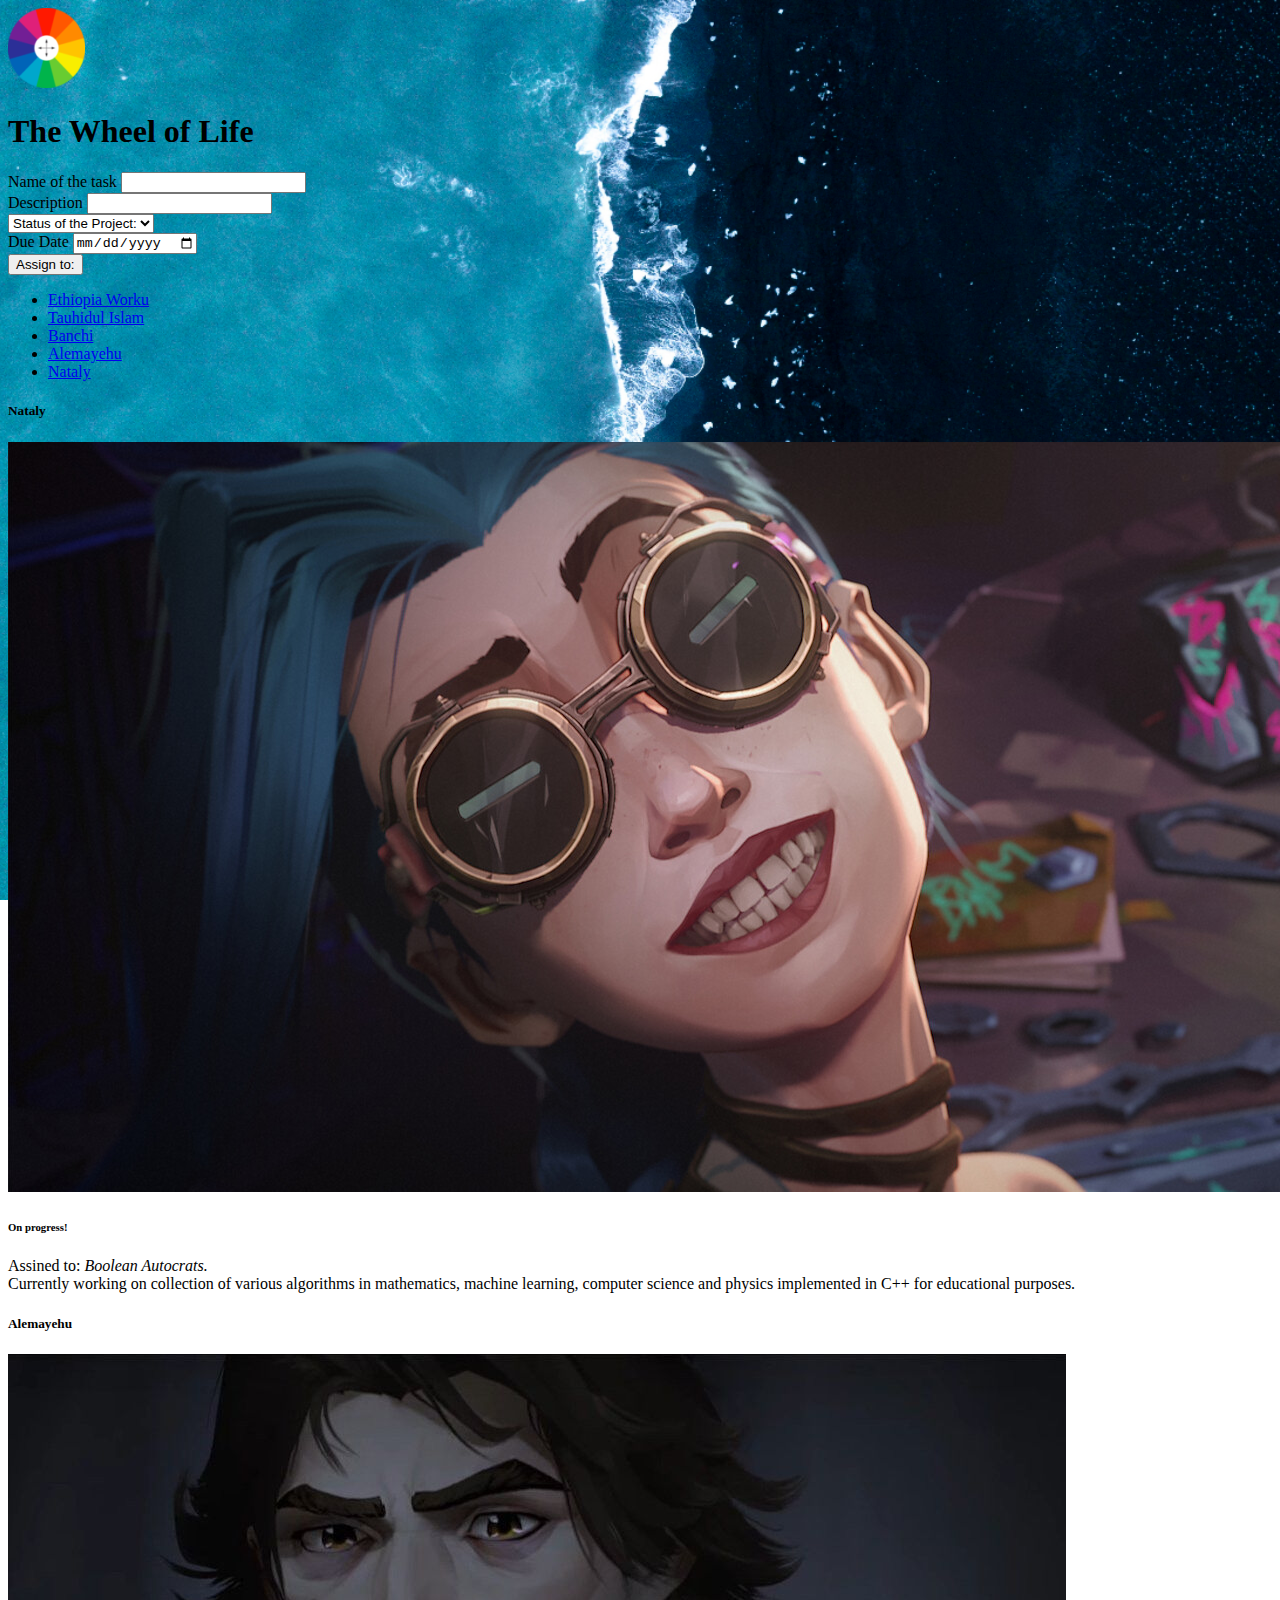
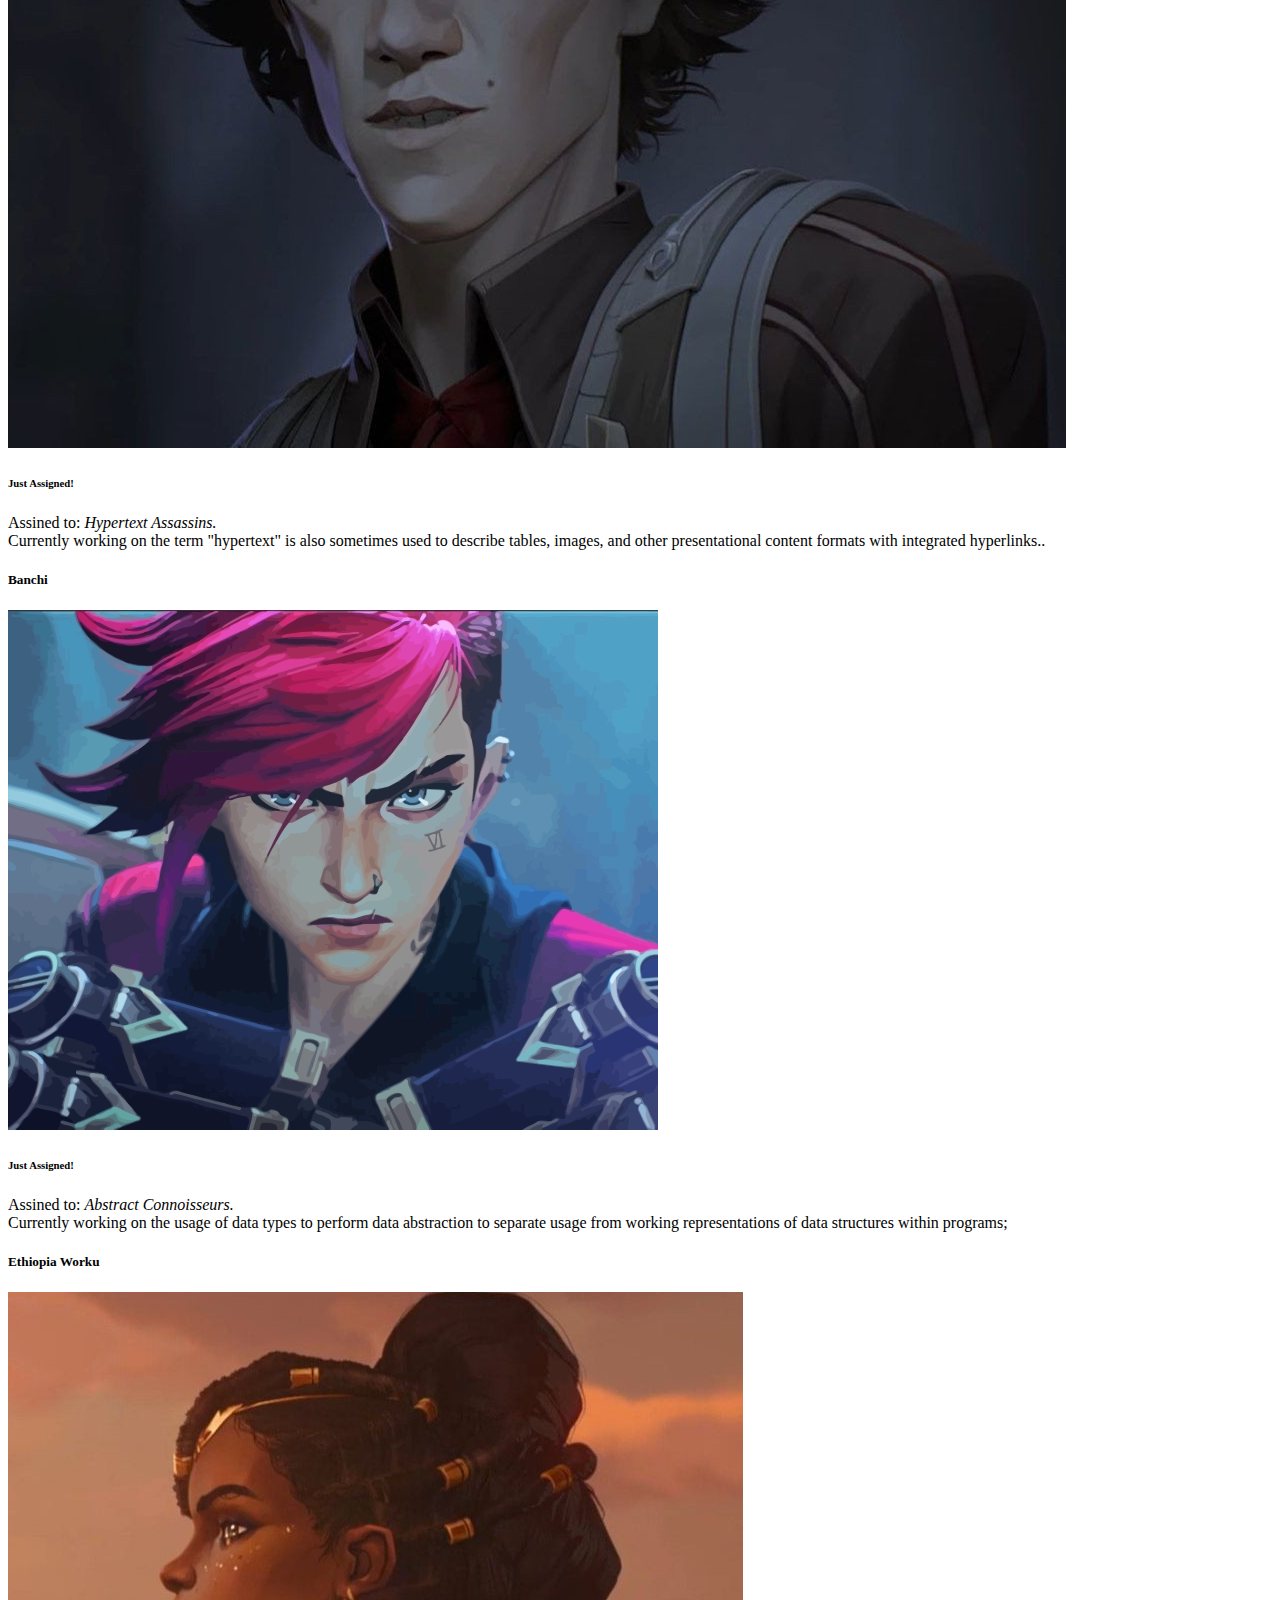
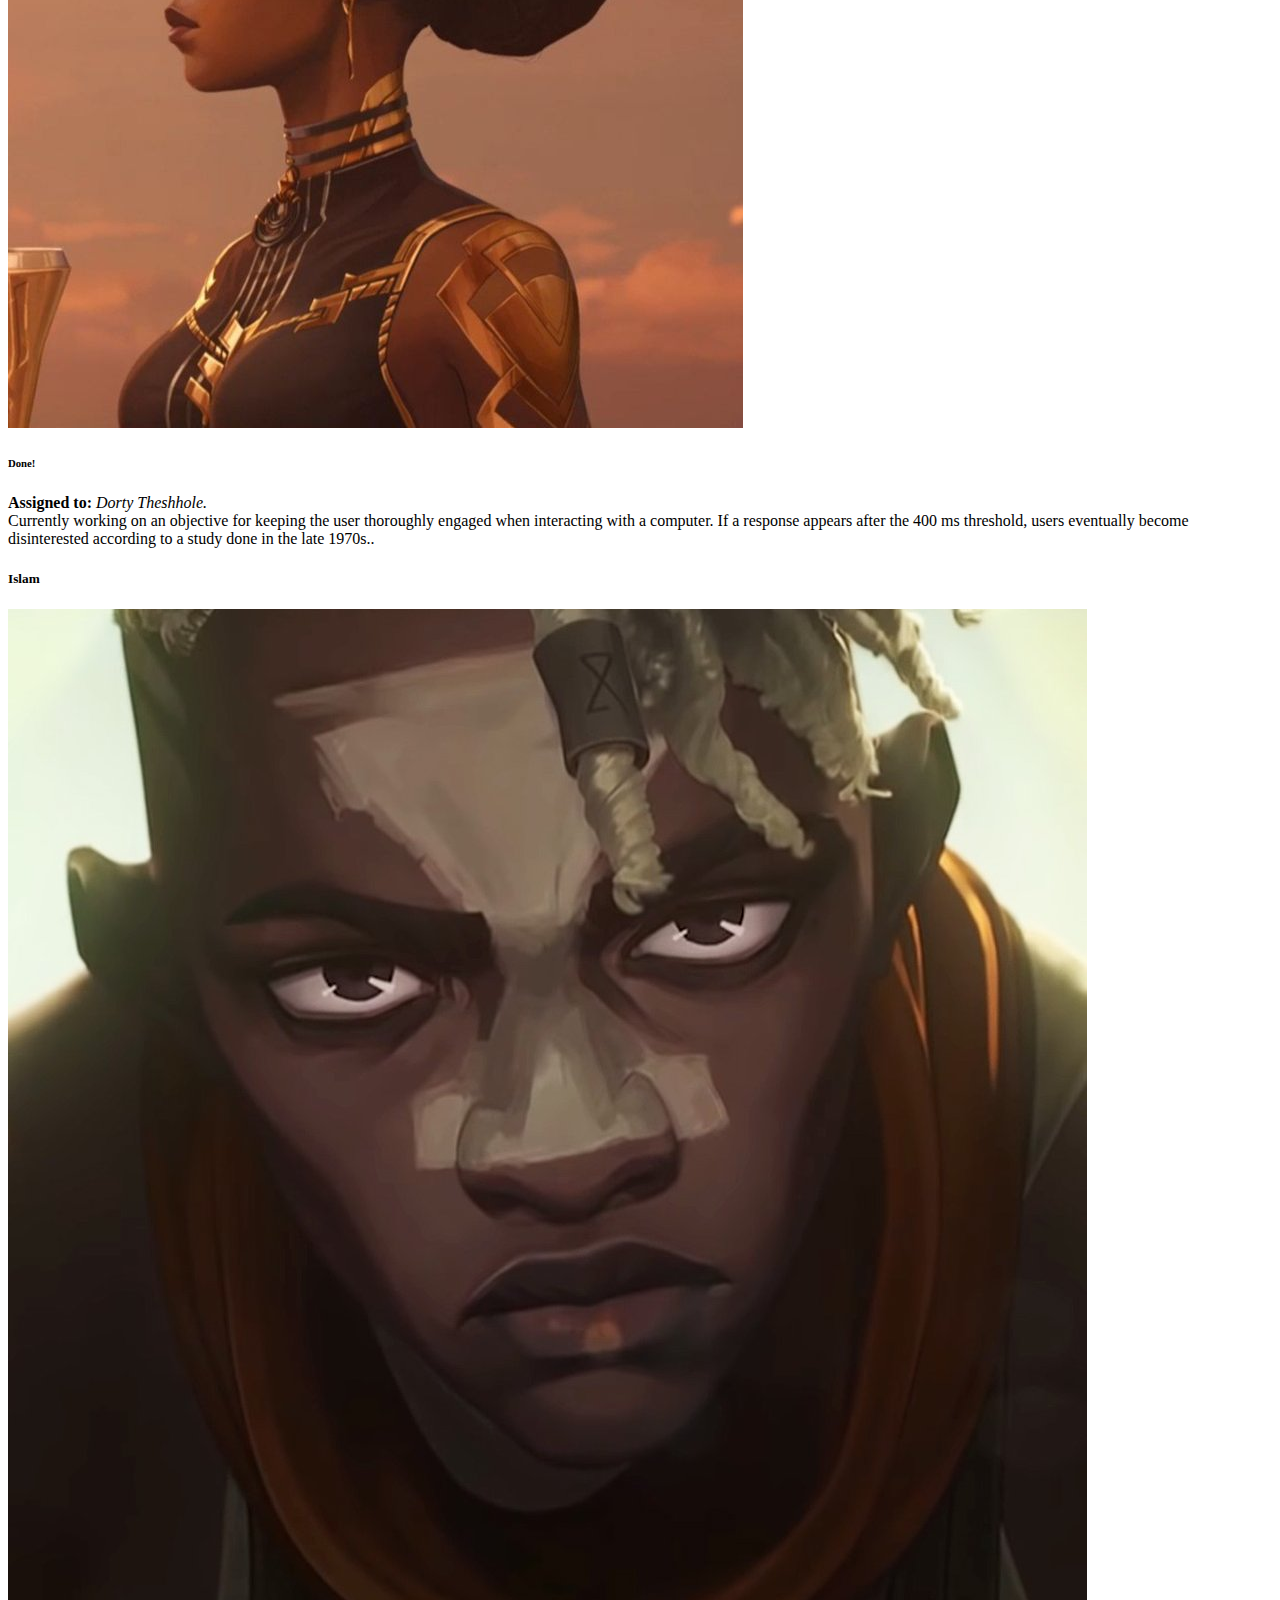
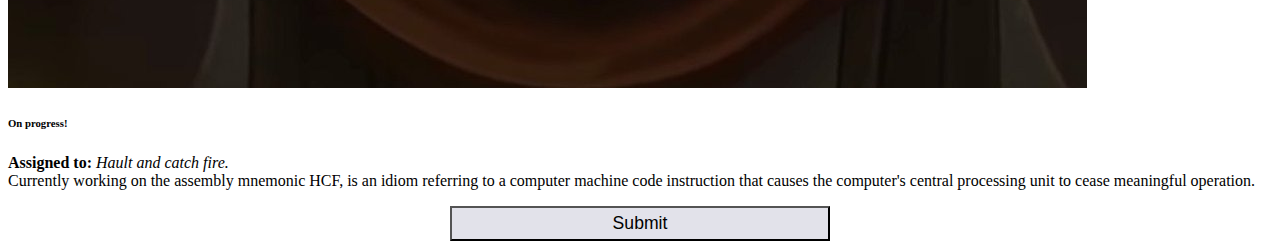
==== commit 6a7ed004: "changes" ====
--- a/index.html
+++ b/index.html
@@ -8,7 +8,7 @@
   <link href="https://cdn.jsdelivr.net/npm/bootstrap@5.2.0/dist/css/bootstrap.min.css" rel="stylesheet"
     integrity="sha384-gH2yIJqKdNHPEq0n4Mqa/HGKIhSkIHeL5AyhkYV8i59U5AR6csBvApHHNl/vI1Bx" crossorigin="anonymous">
   <!--Main Css file-->
-  <link rel="stylesheet" href="assets/style.css">
+  <link rel="stylesheet" href="style.css">
 </head>
 
   <body>
@@ -30,56 +30,6 @@
               </div>
               </div>
           </div>
-
-      </div>
-    <!--Heading ends-->
-
-       <!--Main section input section-->
-       <div class="container my-5">
-        <div class="row">
-          <div class="col-5">
-    <form class="bg-dark opacity-75 text-white fw-bold">
-      <div class="mb-3">
-        <div class="p-3 mb-2"><label for="name" class="form-label">Name of the task</label>
-        <input type="text" class="form-control" id="name">
-      </div>
-        <div class="p-3 mb-2"><label for="exampleInputEmail1" class="form-label">Description</label>
-        <input type="email" class="form-control" id="exampleInputEmail1"/>
-      </div>
-      <div class="mb-3">
-    <select class="form-select bg-transparent text-white fw-bold" aria-label="Status of the Project">
-      <option selected>Status of the Project:</option>
-      <option value="1">Started</option>
-      <option value="2">On Progress</option>
-      <option value="3">Completed</option>
-    </select>
-  </div>
-      <div class="mb-3">
-        <div class="p-3 mb-2"><label for="exampleInputPassword1" class="form-label">Due Date</label>
-        <input type="date" class="form-control" id="exampleInputPassword1">
-      </div>
-    <div class="dropdown">
-      <button class="btn dropdown-toggle" type="button" id="dropdownMenuButton1" data-bs-toggle="dropdown"
-        aria-expanded="false">
-        Assign to:
-      </button>
-      <ul class="dropdown-menu" aria-labelledby="dropdownMenuButton1">
-        <li><a class="dropdown-item" href="#">Ethiopia Worku</a></li>
-        <li><a class="dropdown-item" href="#">Tauhidul Islam</a></li>
-        <li><a class="dropdown-item" href="#">Banchi</a></li>
-        <li><a class="dropdown-item" href="#">Alemayehu</a></li>
-        <li><a class="dropdown-item" href="https://nataly-task-example.morkie22.repl.co">Nataly</a></li>
-         </ul>
-         <input type="submit" value="Submit" />
-    </div>
-  </div>
-  </div>
-  </form>
-</div>
-</div>
-</div>
-</section>
-  <!--main field ends-->
         <!--Heading ends-->
            <div class="container my-4">
               <!--Main section input section-->
@@ -88,12 +38,12 @@
                   <form class="bg-dark opacity-75 text-white fw-bold" action="">
                     <!--Task name field-->
                       <div class="p-3 mb-3">
-                        <label for="name" class="form-label">Name of the task</label>
+                        <label id="task" for="name" class="form-label">Name of the task</label>
                         <input type="text" class="form-control" id="name">
                       </div>
                     <!--Task Description field-->
                       <div class="p-3 mb-3">
-                        <label for="exampleInputEmail1" class="form-label">Description</label>
+                        <label id ="description" for="exampleInputEmail1" class="form-label">Description</label>
                         <input type="email" class="form-control" id="exampleInputEmail1"/>
                       </div>
                     <!--Status select field-->
@@ -107,12 +57,12 @@
                       </div>
                     <!--Due date-->
                       <div class="p-3 mb-3">
-                        <label for="exampleInputPassword1" class="form-label">Due Date</label>
+                        <label id="duedate" class="form-label">Due Date</label>
                         <input type="date" class="form-control" id="exampleInputPassword1">
                     </div>
                     <!--dropdown selection-->
                     <div class="dropdown p-3 mb-3">
-                    <button class="btn dropdown-toggle" type="button" id="dropdownMenuButton1" data-bs-toggle="dropdown" aria-expanded="false">
+                    <button class="btn dropdown-toggle" type="button" id="assignTo" data-bs-toggle="dropdown" aria-expanded="false">
                       Assign to:
                     </button>
                       <ul class="dropdown-menu" aria-labelledby="dropdownMenuButton1">
@@ -220,12 +170,11 @@
               </div>
             <!--status card section ends-->
          </div>
+         <input id="submit" type="submit" value="Submit" />   
     </section>
      <!--Js--> 
-    <script src="https://cdn.jsdelivr.net/npm/bootstrap@5.2.0/dist/js/bootstrap.bundle.min.js" integrity="sha384-A3rJD856KowSb7dwlZdYEkO39Gagi7vIsF0jrRAoQmDKKtQBHUuLZ9AsSv4jD4Xa" crossorigin="anonymous"></script>
-    <scripts src="/taskManajer.js"></scripts>
-    <script src="index.js"></script>  
      <script src="https://cdn.jsdelivr.net/npm/bootstrap@5.2.0/dist/js/bootstrap.bundle.min.js" integrity="sha384-A3rJD856KowSb7dwlZdYEkO39Gagi7vIsF0jrRAoQmDKKtQBHUuLZ9AsSv4jD4Xa" crossorigin="anonymous"></script>
-
+     <scripts src="/JS/taskManager.js"></scripts>
+     <script src="/JS/index.js"></script> 
   </body>
 </html>--- a/style.css
+++ b/style.css
@@ -0,0 +1,30 @@
+
+/*logo style*/
+body {
+        /* Add image */
+        background-image: url("../assets/img/background.jpg");
+        /* Make image center */
+        background-position: center center;
+        /* Make image fixed */
+        background-attachment: fixed;
+         /* Set background size auto */
+         background-size: cover;
+        
+      }
+/* Media query for mobile devices  */
+@media only screen and (max-width: 767px)      
+ { body{
+      /* Add image */
+      background-image: url("../assets/img/background.jpg");
+    }
+  }
+  input[type="submit"] {
+    display: block;
+    width: 30%;
+    margin: 0 auto;
+    height: 2em;
+    font-size: 1.1rem;
+    background-color: #e2e2ea;
+    border-color: none;
+  
+  }  
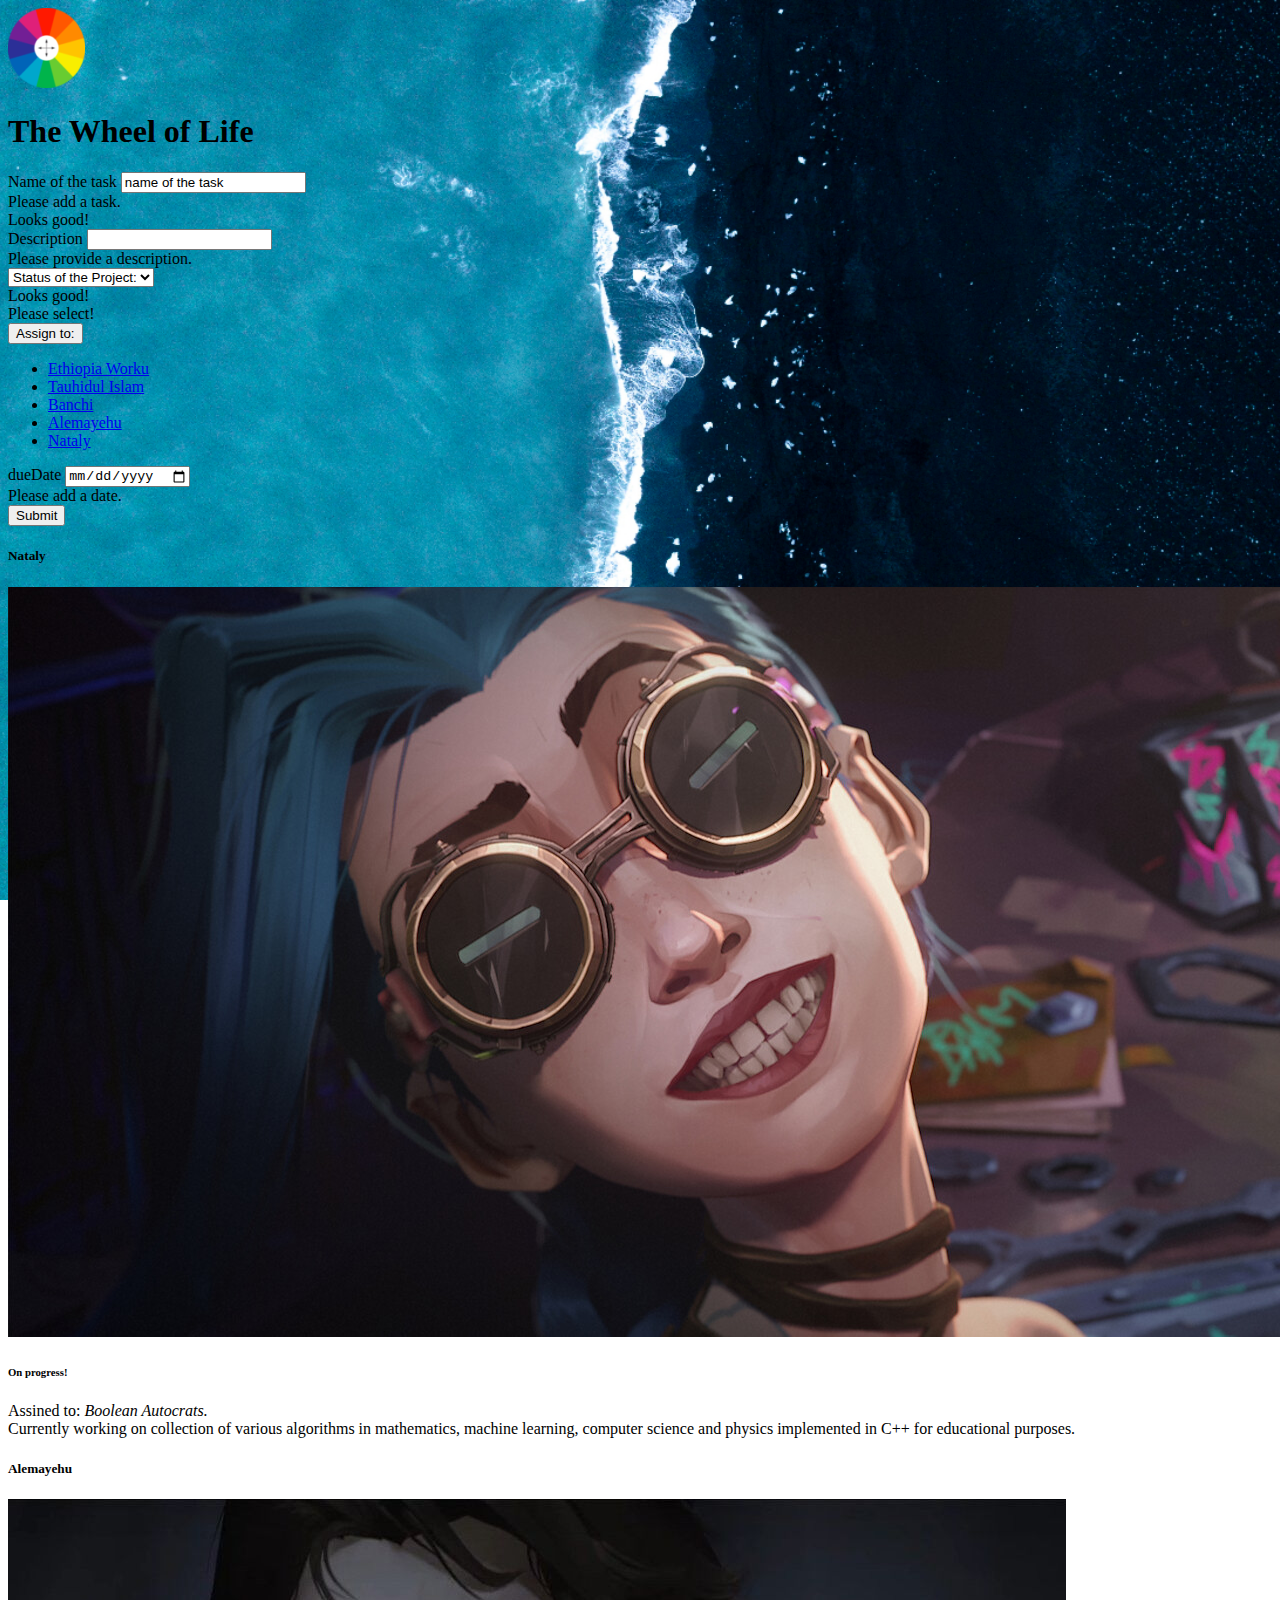
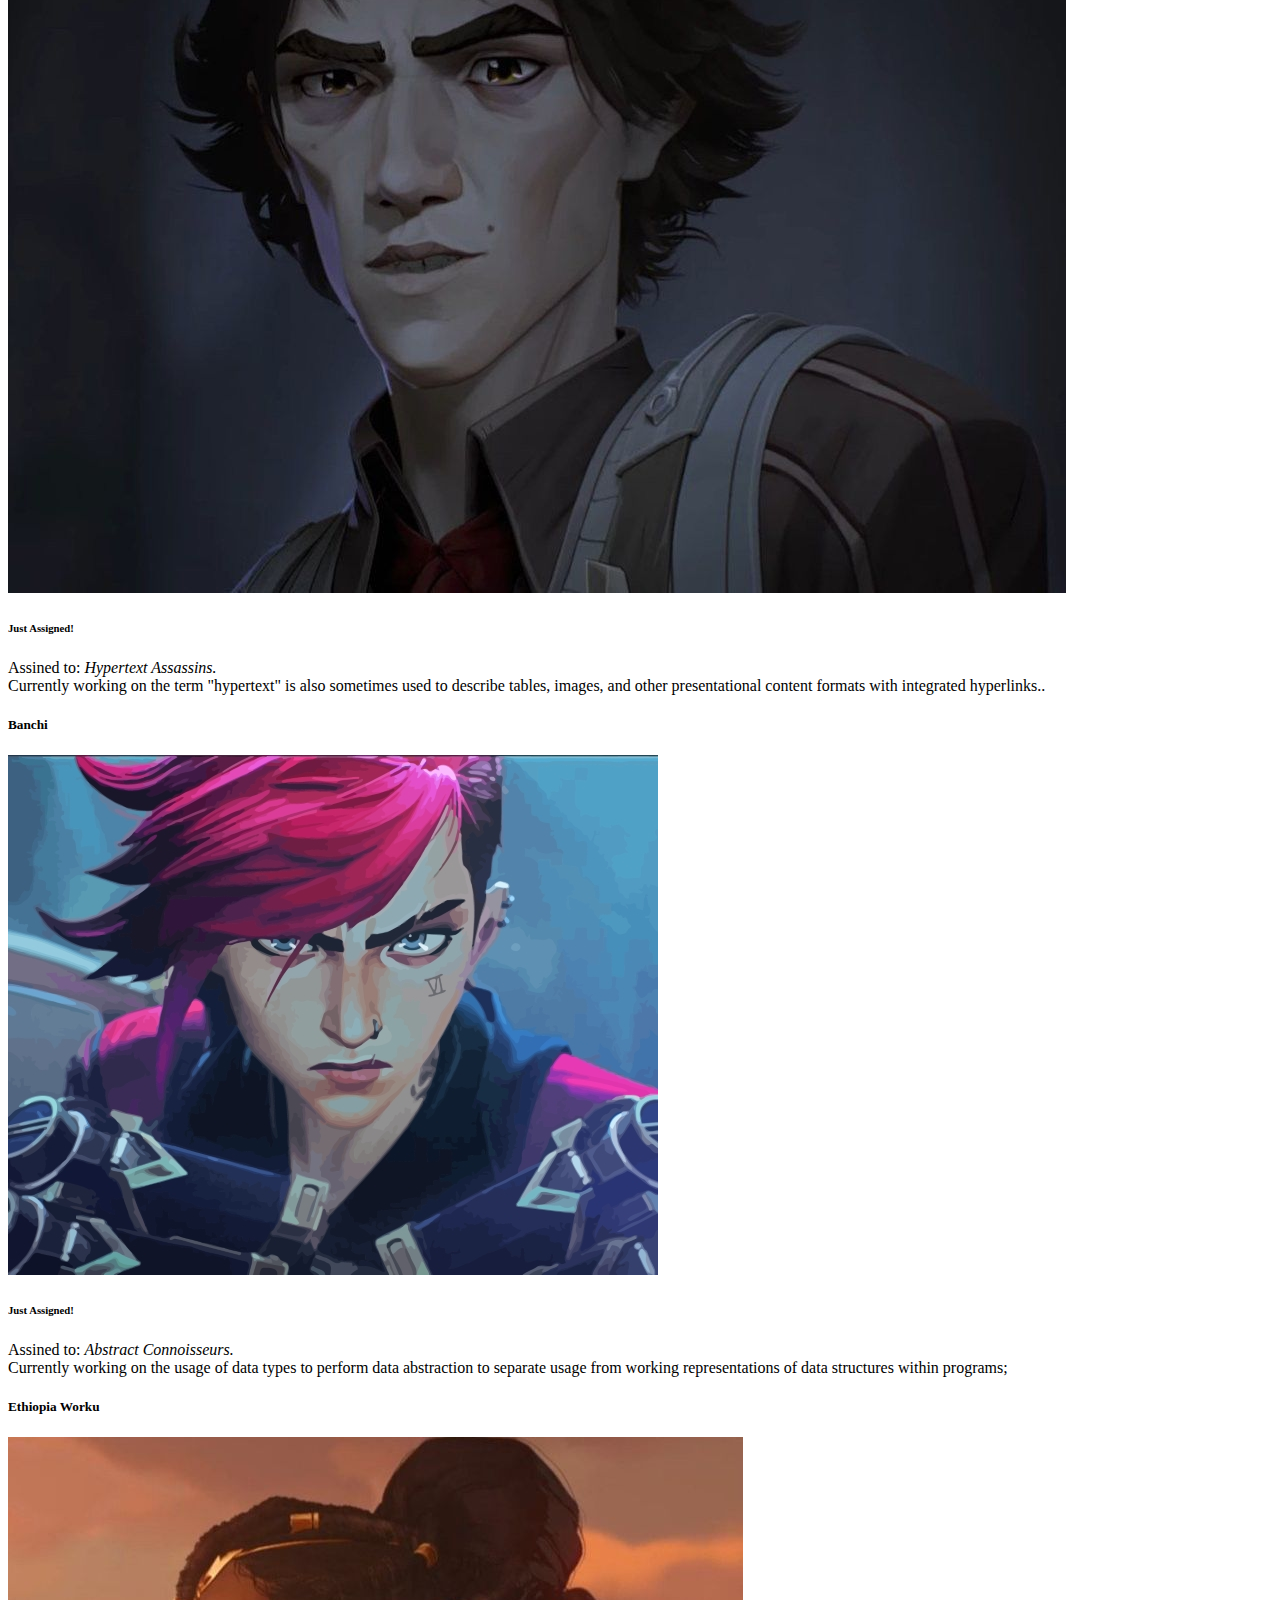
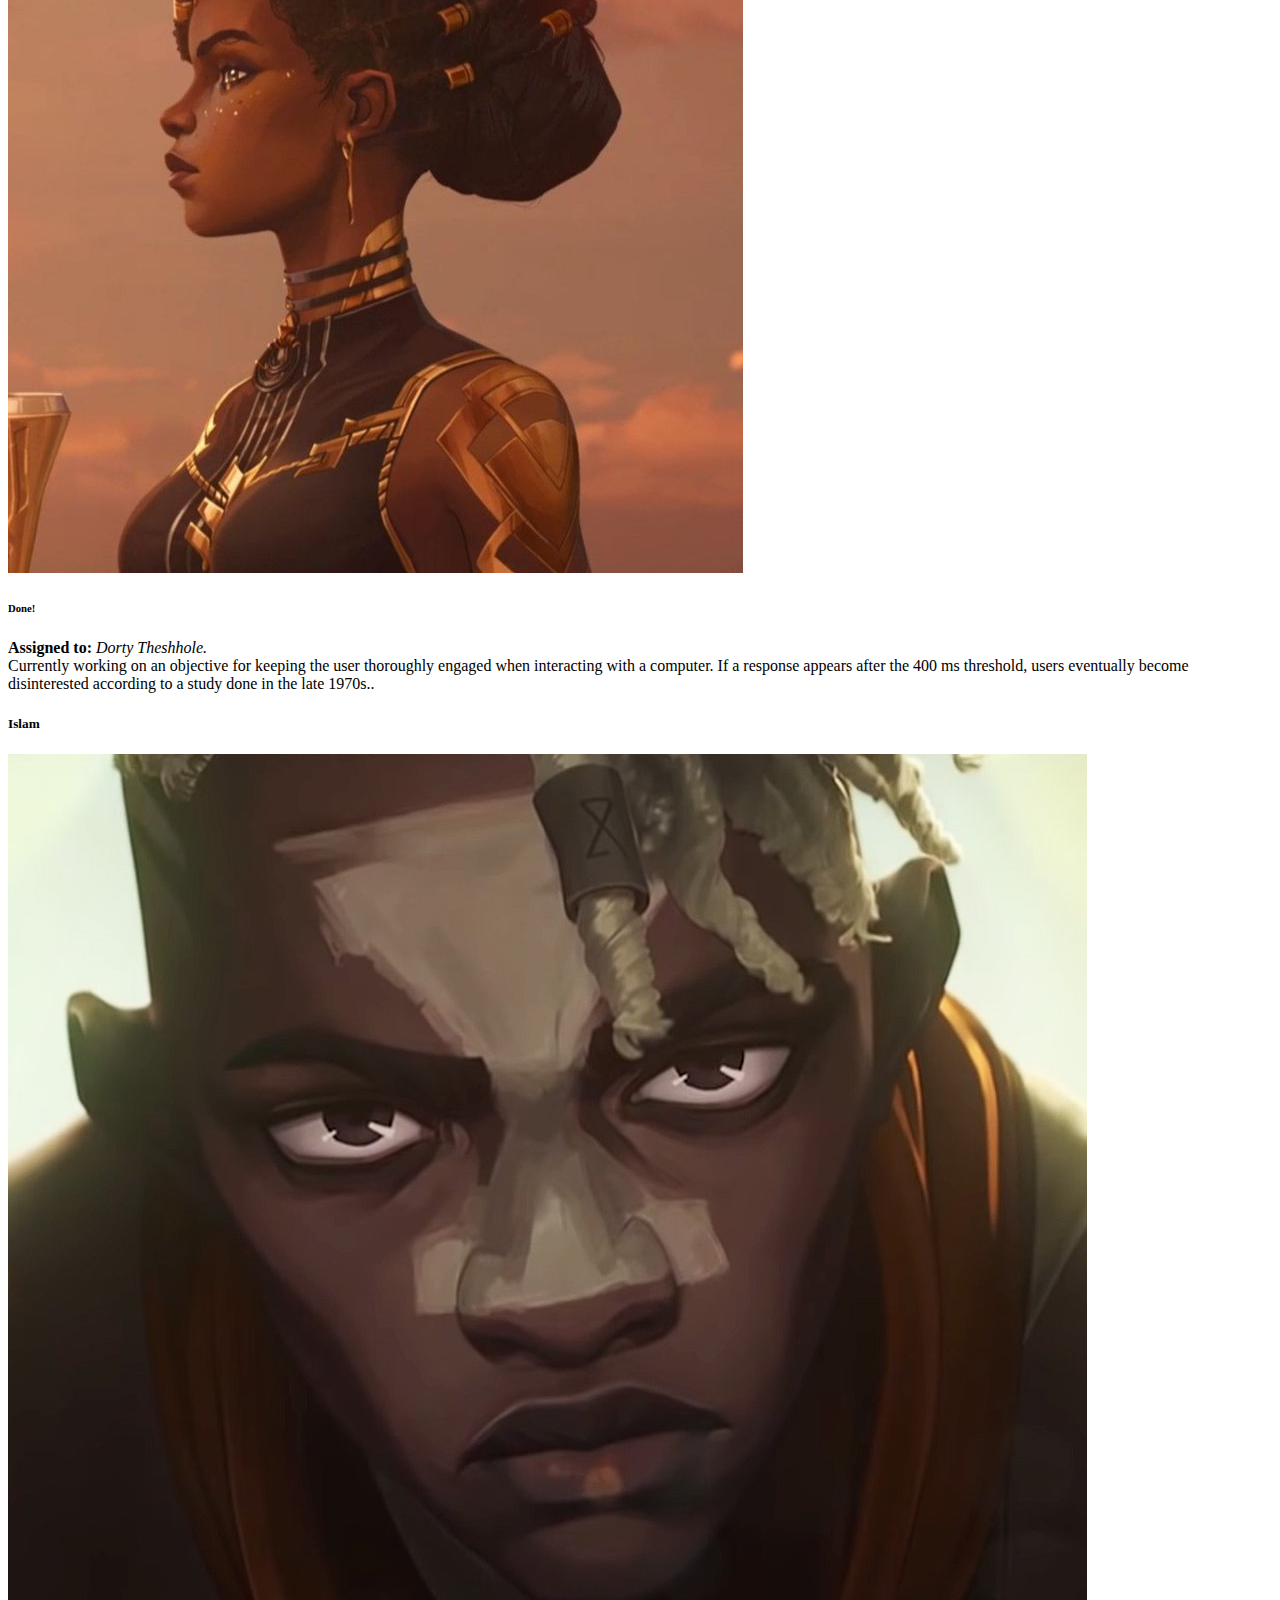
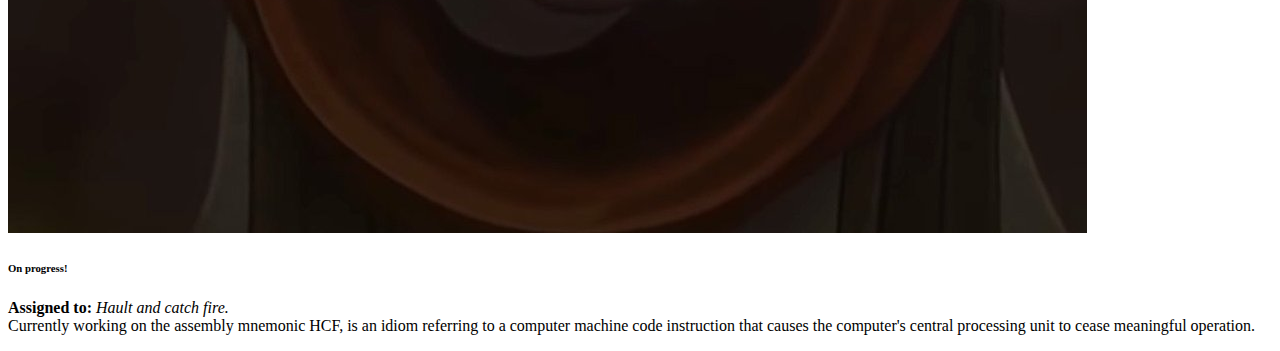
==== commit 8b7ca90b: "changes" ====
--- a/index.html
+++ b/index.html
@@ -18,7 +18,7 @@
   <section>
     <!--Heading-->
              <!--main field-->
-             <div class="container bg-dark opacity-75 text-white text-center">
+             <div class="bg-dark opacity-75 text-white fw-bold">
               <div class="row">
                <!--logo-->
                <div class="col-3">
@@ -35,49 +35,63 @@
               <!--Main section input section-->
               <div class="row">
                 <div class="col-5">
-                  <form class="bg-dark opacity-75 text-white fw-bold" action="">
-                    <!--Task name field-->
-                      <div class="p-3 mb-3">
-                        <label id="task" for="name" class="form-label">Name of the task</label>
-                        <input type="text" class="form-control" id="name">
+                  <form class="bg-dark opacity-75 text-white fw-bold">
+                    <div class="p-3 mb-3" id="newTaskNameInput">
+                      <label for="validationServer01" class="form-label">Name of the task</label>
+                      <input type="text" class="form-control is-invalid" id="validationServer01" value="name of the task" required>
+                      <div id="validationServer03Feedback" class="invalid-feedback">
+                        Please add a task.
                       </div>
-                    <!--Task Description field-->
-                      <div class="p-3 mb-3">
-                        <label id ="description" for="exampleInputEmail1" class="form-label">Description</label>
-                        <input type="email" class="form-control" id="exampleInputEmail1"/>
+                        <div id="form"> </div>
+                      <div class="valid-feedback">
+                        Looks good!
                       </div>
-                    <!--Status select field-->
-                      <div class="mb-3">
+                    </div>
+                    <div class="p-3 mb-3" id="description">
+                      <label for="validationServer03" class="form-label">Description</label>
+                      <input type="text" class="form-control is-invalid" id="validationServer03" aria-describedby="validationServer03Feedback" required>
+                      <div id="validationServer03Feedback" class="invalid-feedback">
+                        Please provide a description.
+                      </div>
+                    </div>
+                    <div class="mb-3" id="status of the project">
                       <select class="form-select bg-transparent text-white fw-bold" aria-label="Status of the Project">
                         <option selected>Status of the Project:</option>
                         <option value="Started">Started</option>
                         <option value="On Progress">On Progress</option>
                         <option value="Completed">Completed</option>
                       </select>
+                      <div class="valid-feedback">
+                        Looks good!
                       </div>
-                    <!--Due date-->
-                      <div class="p-3 mb-3">
-                        <label id="duedate" class="form-label">Due Date</label>
-                        <input type="date" class="form-control" id="exampleInputPassword1">
+                      <div class="invalid-feedback">
+                        Please select!
+                      </div>
+                    <div class="dropdown p-3 mb-3" id="assignTo">
+                      <button class="btn dropdown-toggle" type="button" id="assignTo" data-bs-toggle="dropdown" aria-expanded="false">
+                        Assign to:
+                      </button>
+                        <ul class="dropdown-menu" aria-labelledby="dropdownMenuButton1">
+                            <li><a class="dropdown-item btn collapsed" data-bs-toggle="collapse" role="button" aria-expanded="false" aria-controls="natalysCard" href="#ethiopiasCard">Ethiopia Worku</a></li>
+                            <li><a class="dropdown-item btn collapsed" data-bs-toggle="collapse" role="button" aria-expanded="false" aria-controls="islamsCard" href="#islamsCard">Tauhidul Islam</a></li>
+                            <li><a class="dropdown-item btn collapsed" data-bs-toggle="collapse" role="button" aria-expanded="false" aria-controls="bancisCard" href="#banchisCard">Banchi</a></li>
+                            <li><a class="dropdown-item btn collapsed" data-bs-toggle="collapse" role="button" aria-expanded="false" aria-controls="alemayehusCard" href="#alemayehusCard">Alemayehu</a></li>
+                            <li><a  class="dropdown-item btn collapsed" data-bs-toggle="collapse" role="button" aria-expanded="false" aria-controls="natalysCard"  href="#natalysCard">Nataly</a></li>
+                        </ul>
+                      </div>
+                    <div class="md-3" id="dueDate">
+                      <label for="validationServer05" class="form-label">dueDate</label>
+                      <input type="date" class="form-control is-invalid" id="validationServer05" aria-describedby="validationServer05Feedback" required>
+                      <div id="validationServer05Feedback" class="invalid-feedback">
+                      Please add a date.
+                      </div>
                     </div>
-                    <!--dropdown selection-->
-                    <div class="dropdown p-3 mb-3">
-                    <button class="btn dropdown-toggle" type="button" id="assignTo" data-bs-toggle="dropdown" aria-expanded="false">
-                      Assign to:
-                    </button>
-                      <ul class="dropdown-menu" aria-labelledby="dropdownMenuButton1">
-                          <li><a class="dropdown-item btn collapsed" data-bs-toggle="collapse" role="button" aria-expanded="false" aria-controls="natalysCard" href="#ethiopiasCard">Ethiopia Worku</a></li>
-                          <li><a class="dropdown-item btn collapsed" data-bs-toggle="collapse" role="button" aria-expanded="false" aria-controls="islamsCard" href="#islamsCard">Tauhidul Islam</a></li>
-                          <li><a class="dropdown-item btn collapsed" data-bs-toggle="collapse" role="button" aria-expanded="false" aria-controls="bancisCard" href="#banchisCard">Banchi</a></li>
-                          <li><a class="dropdown-item btn collapsed" data-bs-toggle="collapse" role="button" aria-expanded="false" aria-controls="alemayehusCard" href="#alemayehusCard">Alemayehu</a></li>
-                          <li><a  class="dropdown-item btn collapsed" data-bs-toggle="collapse" role="button" aria-expanded="false" aria-controls="natalysCard"  href="#natalysCard">Nataly</a></li>
-                        </ul>
+                    <div class="col-12" id="submit">
+                      <button class="p-3 mb-3" type="submit" id="button">Submit</button>
                     </div>
-                    <!--dropdown selection ends-->
                   </form>
                 </div>    
-              </div>
-            
+              </div>           
                   <!--Main section input section ends-->
               <!--Status section-->
               <div class="row">
@@ -169,12 +183,11 @@
                 </div>
               </div>
             <!--status card section ends-->
-         </div>
-         <input id="submit" type="submit" value="Submit" />   
+         </div>  
     </section>
      <!--Js--> 
      <script src="https://cdn.jsdelivr.net/npm/bootstrap@5.2.0/dist/js/bootstrap.bundle.min.js" integrity="sha384-A3rJD856KowSb7dwlZdYEkO39Gagi7vIsF0jrRAoQmDKKtQBHUuLZ9AsSv4jD4Xa" crossorigin="anonymous"></script>
-     <scripts src="/JS/taskManager.js"></scripts>
-     <script src="/JS/index.js"></script> 
+     <script type="module" src="/JS/index.js"></script>
+     <scripts type="module" src="/JS/taskManager.js"></scripts>
   </body>
 </html>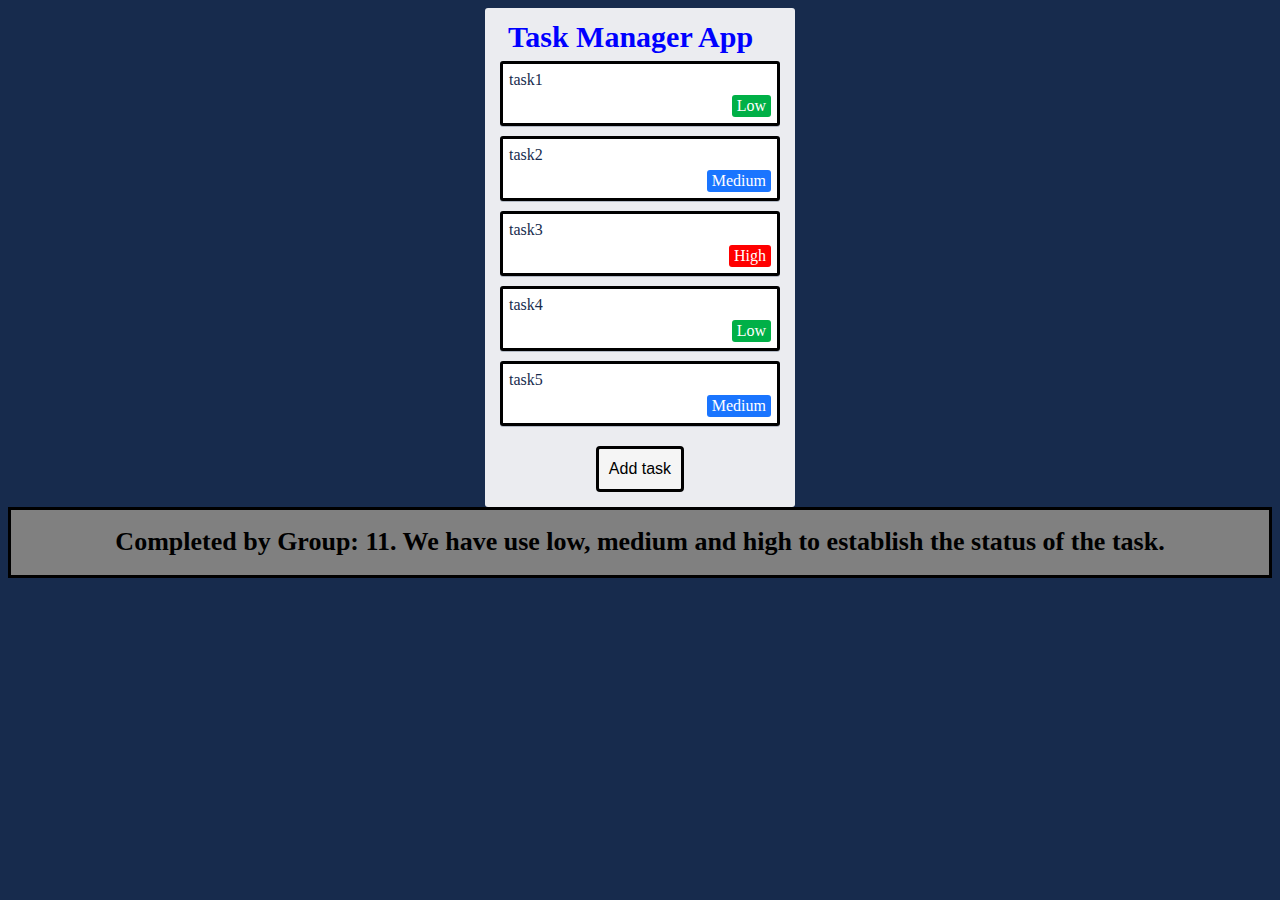
==== commit 79000357: "final chnages to the project" ====
--- a/index.html
+++ b/index.html
@@ -1,193 +1,113 @@
-<!doctype html>
+<!DOCTYPE html>
 <html lang="en">
-<head>
-  <meta charset="utf-8">
-  <meta name="viewport" content="width=device-width, initial-scale=1">
-  <title>Group 11</title>
-  <!--Bootstap-->
-  <link href="https://cdn.jsdelivr.net/npm/bootstrap@5.2.0/dist/css/bootstrap.min.css" rel="stylesheet"
-    integrity="sha384-gH2yIJqKdNHPEq0n4Mqa/HGKIhSkIHeL5AyhkYV8i59U5AR6csBvApHHNl/vI1Bx" crossorigin="anonymous">
-  <!--Main Css file-->
-  <link rel="stylesheet" href="style.css">
-</head>
-
-  <body>
-    <!--landing page body-->
-    
-  <!--main field ends-->
-  <section>
-    <!--Heading-->
-             <!--main field-->
-             <div class="bg-dark opacity-75 text-white fw-bold">
-              <div class="row">
-               <!--logo-->
-               <div class="col-3">
-            <img id="logo" class="img-fluid" src="assets/img/logo.png" alt="logo" />
-          </div>
-          <div class="col-9">
-            <!--Main heading-->
-               <h1 class="display-3"> The Wheel of Life</h1>
-              </div>
-              </div>
-          </div>
-        <!--Heading ends-->
-           <div class="container my-4">
-              <!--Main section input section-->
-              <div class="row">
-                <div class="col-5">
-                  <form class="bg-dark opacity-75 text-white fw-bold">
-                    <div class="p-3 mb-3" id="newTaskNameInput">
-                      <label for="validationServer01" class="form-label">Name of the task</label>
-                      <input type="text" class="form-control is-invalid" id="validationServer01" value="name of the task" required>
-                      <div id="validationServer03Feedback" class="invalid-feedback">
-                        Please add a task.
-                      </div>
-                        <div id="form"> </div>
-                      <div class="valid-feedback">
-                        Looks good!
-                      </div>
-                    </div>
-                    <div class="p-3 mb-3" id="description">
-                      <label for="validationServer03" class="form-label">Description</label>
-                      <input type="text" class="form-control is-invalid" id="validationServer03" aria-describedby="validationServer03Feedback" required>
-                      <div id="validationServer03Feedback" class="invalid-feedback">
-                        Please provide a description.
-                      </div>
-                    </div>
-                    <div class="mb-3" id="status of the project">
-                      <select class="form-select bg-transparent text-white fw-bold" aria-label="Status of the Project">
-                        <option selected>Status of the Project:</option>
-                        <option value="Started">Started</option>
-                        <option value="On Progress">On Progress</option>
-                        <option value="Completed">Completed</option>
-                      </select>
-                      <div class="valid-feedback">
-                        Looks good!
-                      </div>
-                      <div class="invalid-feedback">
-                        Please select!
-                      </div>
-                    <div class="dropdown p-3 mb-3" id="assignTo">
-                      <button class="btn dropdown-toggle" type="button" id="assignTo" data-bs-toggle="dropdown" aria-expanded="false">
-                        Assign to:
-                      </button>
-                        <ul class="dropdown-menu" aria-labelledby="dropdownMenuButton1">
-                            <li><a class="dropdown-item btn collapsed" data-bs-toggle="collapse" role="button" aria-expanded="false" aria-controls="natalysCard" href="#ethiopiasCard">Ethiopia Worku</a></li>
-                            <li><a class="dropdown-item btn collapsed" data-bs-toggle="collapse" role="button" aria-expanded="false" aria-controls="islamsCard" href="#islamsCard">Tauhidul Islam</a></li>
-                            <li><a class="dropdown-item btn collapsed" data-bs-toggle="collapse" role="button" aria-expanded="false" aria-controls="bancisCard" href="#banchisCard">Banchi</a></li>
-                            <li><a class="dropdown-item btn collapsed" data-bs-toggle="collapse" role="button" aria-expanded="false" aria-controls="alemayehusCard" href="#alemayehusCard">Alemayehu</a></li>
-                            <li><a  class="dropdown-item btn collapsed" data-bs-toggle="collapse" role="button" aria-expanded="false" aria-controls="natalysCard"  href="#natalysCard">Nataly</a></li>
-                        </ul>
-                      </div>
-                    <div class="md-3" id="dueDate">
-                      <label for="validationServer05" class="form-label">dueDate</label>
-                      <input type="date" class="form-control is-invalid" id="validationServer05" aria-describedby="validationServer05Feedback" required>
-                      <div id="validationServer05Feedback" class="invalid-feedback">
-                      Please add a date.
-                      </div>
-                    </div>
-                    <div class="col-12" id="submit">
-                      <button class="p-3 mb-3" type="submit" id="button">Submit</button>
-                    </div>
-                  </form>
-                </div>    
-              </div>           
-                  <!--Main section input section ends-->
-              <!--Status section-->
-              <div class="row">
-                <div class="col-5">
-                  <div class="bg-dark opacity-75 text-white fw-bold">
-                  <!--Nataly's status card-->
-                    <div class="collapse" id="natalysCard">
-                    <div class="card bg-dark text-white fw-bold" >
-                      <div class="card-body">
-                        <h5 class="card-title">Nataly</h5>
-                        <img src="assets/img/nataly.jpg" class="card-img-top" alt="Nataly">
-                        <br>
-                        <h6 class="card-subtitle alert mb-2">On progress!</h6>
-                        <p class="card-text">
-                          Assined to: <em> Boolean Autocrats.</em>
-                          <br>
-                          Currently working on collection of various algorithms in mathematics, machine learning, computer science and physics implemented in C++ for educational purposes.
-                        </p>
-                      </div>
-                    </div>
-                  </div>
-        
-                    <!--Alemayehu's status card-->
-                    <div class="collapse" id="alemayehusCard">
-                      <div class="card bg-dark text-white fw-bold" >
-                      <div class="card-body">
-                        <h5 class="card-title">Alemayehu</h5>
-                        <img src="assets/img/alemayehu.jpg" class="card-img-top" alt="Alemayehu">
-                        <br>
-                        <h6 class="card-subtitle alert mb-2">Just Assigned!</h6>
-                        <p class="card-text">Assined to: <em> Hypertext Assassins.</em>
-                          <br>
-                          Currently working on the term "hypertext" is also sometimes used to describe tables, images, and other presentational content formats with integrated hyperlinks..
-                        </p>
-                      </div>
-                      </div>
-                    </div>
-        
-                    <!--Banchi's status card-->
-                    <div class="collapse" id="banchisCard">
-                      <div class="card bg-dark text-white fw-bold">
-                        <div class="card-body">
-                          <h5 class="card-title">Banchi</h5>
-                          <img src="assets/img/banchi.jpg" class="card-img-top" alt="Banchi">
-                          <br>
-                          <h6 class="card-subtitle alert mb-2">Just Assigned!</h6>
-                          <p class="card-text">Assined to: <em> Abstract Connoisseurs.</em>
-                          <br>
-                          Currently working on the usage of data types to perform data abstraction to separate usage from working representations of data structures within programs;
-                          </p>
-                        </div>
-                      </div>
-                    </div>
-        
-                    <!--Ethiopia's status card-->
-                    <div class="collapse" id="ethiopiasCard">
-                      <div class="card bg-dark text-white fw-bold">
-                        <div class="card-body">
-                          <h5 class="card-title">Ethiopia Worku</h5>
-                          <img src="assets/img/ethiopia.jpg" class="card-img-top" alt="Ethiopia">
-                          <br>
-                          <h6 class="card-subtitle alert mb-2">Done!</h6>
-                          <p class="card-text">
-                            <strong>Assigned to: </strong><em>Dorty Theshhole.</em>
-                            <br>
-                            Currently working on an objective for keeping the user thoroughly engaged when interacting with a computer. If a response appears after the 400 ms threshold, users eventually become disinterested according to a study done in the late 1970s..</p>
-                        </div>
-                      </div>
-                    </div>
-        
-                    <!--Islam's status card-->
-                    <div class="collapse" id="islamsCard">
-                      <div class="card bg-dark text-white fw-bold">
-                        <div class="card-body">
-                          <h5 class="card-title">Islam</h5>
-                          <img src="assets/img/islam.jpg" class="card-img-top" alt="Islam">
-                          <br>
-                          <h6 class="card-subtitle alert mb-2">On progress!</h6>
-                          <p class="card-text">
-                            <strong>Assigned to: </strong><em>Hault and catch fire.</em>
-                            <br>
-                            Currently working on the assembly mnemonic HCF, is an idiom referring to a computer machine code instruction that causes the computer's central processing unit to cease meaningful operation.
-                          </p>
-                        </div>
-                      </div>
-                    </div>
-                  
-                  </div>
-                </div>
-              </div>
-            <!--status card section ends-->
-         </div>  
-    </section>
-     <!--Js--> 
-     <script src="https://cdn.jsdelivr.net/npm/bootstrap@5.2.0/dist/js/bootstrap.bundle.min.js" integrity="sha384-A3rJD856KowSb7dwlZdYEkO39Gagi7vIsF0jrRAoQmDKKtQBHUuLZ9AsSv4jD4Xa" crossorigin="anonymous"></script>
-     <script type="module" src="/JS/index.js"></script>
-     <scripts type="module" src="/JS/taskManager.js"></scripts>
+  <head>
+    <meta charset="UTF-8">
+    <meta name="viewport" content="width=device-width, initial-scale=1.0">
+    <meta http-equiv="X-UA-Compatible" content="ie=edge">
+    <title>The Wheel of Life</title>
+    <link rel="stylesheet" href="style.css">
+  </head>
+ <body>
+  <body cz-shortcut-listen="true">
+    <div class="lists">
+      <div class="list">
+        <div class="list_title">
+          Task Manager App
+        </div>
+        <div class="list-body" id="list-body">
+        </div>
+        <div class="list_footer">
+          <button
+            id="add-task"
+            type="button"
+            name="add-button"
+            onclick="openModal('New')"
+            class="button">
+            Add task
+          </button>
+        </div>
+      </div>
+    </div>
+    <div id="modal" class="modal">
+      <div class="modal_card">
+        <div id="modal_card_title" class="modal_card_title">New</div>
+        <div class="modal_card_body">
+          <form class="modal_form" onsubmit="myFunction(event)">
+            <label for="task-name">Name:
+              <input
+                type="text"
+                id="task-name"
+                name="task-name"
+                value=""
+                required
+                />
+            </label>
+            <label for="task-description">Description:
+              <textarea
+                name="task-description"
+                id="task-description"
+                rows="2"
+                cols="20"
+                required ></textarea>
+            </label>
+            <label for="task-priority">Priority:
+              <select
+                id="task-priority"
+                class="form-select"
+                name="task-priority"
+                required
+                >
+                <option value="low">Low</option>
+                <option value="medium">Medium</option>
+                <option value="high">High</option>
+              </select>
+            </label>
+            <label for="task-assignto">AssignTo:
+              <select
+                id="task-assignto"
+                class="form-select"
+                name="task-assignto"
+                required
+                >
+                <option value="text">Nataly</option>
+                <option value="text">Banchi</option>
+                <option value="text">Alemayu</option>
+                <option value="text">Etiopia</option>
+                <option value="text">Islam</option>
+              </select>
+            </label>
+            <label for="task-expiration">Expiration:
+              <input
+                id="task-expiration"
+                type="date"
+                name="task-expiration"
+                value=""
+                required
+              />
+            </label>
+            <input
+              id="task-id"
+              type="hidden"
+              name="task-id"
+              value="new"
+            />
+            <div class="form_button-container">
+              <button
+                type="button"
+                name="send-form"
+                class="button default edit"
+                onclick="closeModal()"
+              >
+              Cancel</button>
+              <button type="submit" name="send-form" class="button">Save</button>
+            </div>
+          </form>
+        </div>
+      </div>
+    </div>
+	<script src="JS/index.js"></script>
   </body>
-</html>+  <footer>
+  <h1 align="center"><span>Completed by Group: 11. We have use low, medium and high to establish the status of the task.</span></h1> 
+  </footer>
+</html>
--- a/style.css
+++ b/style.css
@@ -1,30 +1,214 @@
-
-/*logo style*/
-body {
-        /* Add image */
-        background-image: url("../assets/img/background.jpg");
-        /* Make image center */
-        background-position: center center;
-        /* Make image fixed */
-        background-attachment: fixed;
-         /* Set background size auto */
-         background-size: cover;
-        
-      }
-/* Media query for mobile devices  */
-@media only screen and (max-width: 767px)      
- { body{
-      /* Add image */
-      background-image: url("../assets/img/background.jpg");
-    }
-  }
-  input[type="submit"] {
-    display: block;
-    width: 30%;
-    margin: 0 auto;
-    height: 2em;
-    font-size: 1.1rem;
-    background-color: #e2e2ea;
-    border-color: none;
-  
-  }  
+body{
+ background-color: #172b4d;
+
+}
+.list {
+  background: #EBECF0;
+  border-radius: 3px;
+  max-height: 100%;
+  width: 280px;
+  padding: 15px;
+  display: flex;
+  flex-direction: column;
+}
+
+.list_title {
+  font-size: 30px;
+  line-height: 20px;
+  color: blue;
+  font-weight: 600;
+  padding: 4px 8px;
+  margin-bottom: 10px;
+  align-content: center;
+}
+
+.button {
+  font-size: 16px;
+  font-weight: 500;
+  color: black;
+  line-height: 20px;
+  background-color: whitesmoke;
+  padding: 10px 10px;
+  text-align: center;
+  white-space: nowrap;
+  border-radius: .25rem;
+  border: solid;
+  outline: none;
+}
+
+.button.danger {
+  background: aquamarine;
+}
+
+.button.default {
+  background: #0c52c9;
+  border: solid;
+}
+
+.button.edit {
+  margin-right: 5px;
+}
+
+.button:hover {
+  opacity: 0.7;
+  cursor: pointer;
+}
+
+.list_footer {
+  display: flex;
+  justify-content: center;
+  align-items: center;
+}
+
+.card {
+  overflow: hidden;
+  position: relative;
+  background-color: #fff;
+  border-radius: 3px;
+  box-shadow: 0 1px 0 rgba(9,30,66,.25);
+  cursor: pointer;
+  display: flex;
+  flex-direction: column;
+  margin-bottom: 10px;
+  min-height: 20px;
+  padding: 6px;
+  border: solid;
+}
+
+.card_priority {
+  display: block;
+  margin-top: 5px;
+}
+
+.card_text {
+  color: #172b4d;
+  font-size: 16px;
+  line-height: 20px;
+  font-weight: 400;
+}
+
+.priority {
+  font-size: 16px;
+  line-height: 20px;
+  font-weight: 400;
+  border-radius: 3px;
+  background: #00b047;
+  color: #fff;
+  padding: 1px 5px;
+  float: right;
+  display: block;
+  text-transform: capitalize;
+}
+
+.priority.medium {
+  background: #1a75ff;
+}
+
+.priority.high {
+  background: #ff0000;
+}
+
+.card_actions {
+  display: none;
+  position: absolute;
+  top: 0;
+  left: 0;
+  width: 100%;
+  height: 100%;
+  background: rgba(5, 0, 0, 0.7);
+  border: solid;
+}
+
+.card:hover .card_actions {
+  display: flex;
+  justify-content: center;
+  align-items: center;
+}
+
+.modal {
+  position: fixed;
+  top: 0;
+  left: 0;
+  width: 100vw;
+  height: 100vh;
+  background: rgba(102, 102, 102, 0.5);
+  display: none;
+}
+
+.show-modal {
+  display: flex;
+  justify-content: center;
+  align-items: center;
+}
+
+.modal_card {
+  min-width: 200px;
+  border-radius: 5px;
+  background: #ffffff;
+  padding: 20px 30px;
+  min-width: 45%;
+}
+
+.modal_card_title {
+  font-size: 16px;
+  line-height: 20px;
+  color: #172b4d;
+  font-weight: 600;
+  margin-bottom: 20px;
+}
+
+input, textarea, select {
+  border-radius: .25em;
+  width: 100%;
+  padding: .25em .4em;
+  font-size: 1rem;
+  line-height: 1.4;
+  border: 1px solid #d6e6f2;
+  font-weight: 300;
+  outline: none;
+  min-height: 32px;
+  border: solid;
+}
+
+select {
+  height: 32px;
+  background: #FFFFFF;
+}
+
+label {
+  display: flex;
+  font-size: 16px;
+  line-height: 20px;
+  font-weight: 400;
+  color: #172b4d;
+  flex-direction: column;
+  margin-bottom: 10px;
+}
+
+form {
+  margin: 0;
+}
+
+.form_button-container {
+  margin-top: 10px;
+  display: flex;
+  justify-content: center;
+  align-items: center;
+}
+
+.list-body {
+  margin-bottom: 10px;
+  max-height: calc(100vh - 135px);
+  overflow-y: auto;
+}
+
+.lists {
+  display: flex;
+  justify-content: center;
+}
+footer{
+  border: solid black;
+  display: flexbox;
+  background-color: gray;
+  font-size: small;
+}
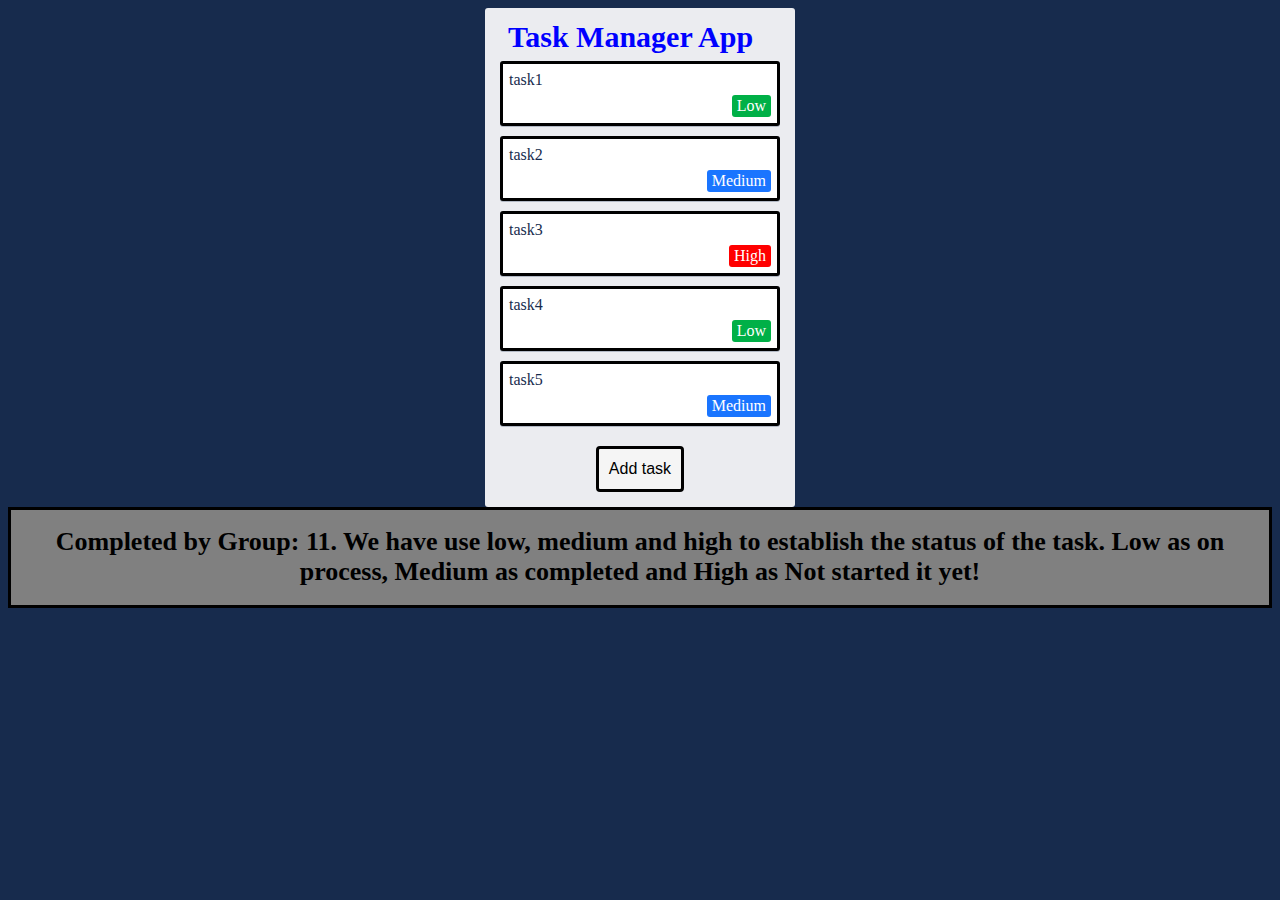
==== commit a17efead: "changes" ====
--- a/index.html
+++ b/index.html
@@ -108,6 +108,6 @@
 	<script src="JS/index.js"></script>
   </body>
   <footer>
-  <h1 align="center"><span>Completed by Group: 11. We have use low, medium and high to establish the status of the task.</span></h1> 
+  <h1 align="center"><span>Completed by Group: 11. We have use low, medium and high to establish the status of the task. Low as on process, Medium as completed and High as Not started it yet!</span></h1> 
   </footer>
 </html>
